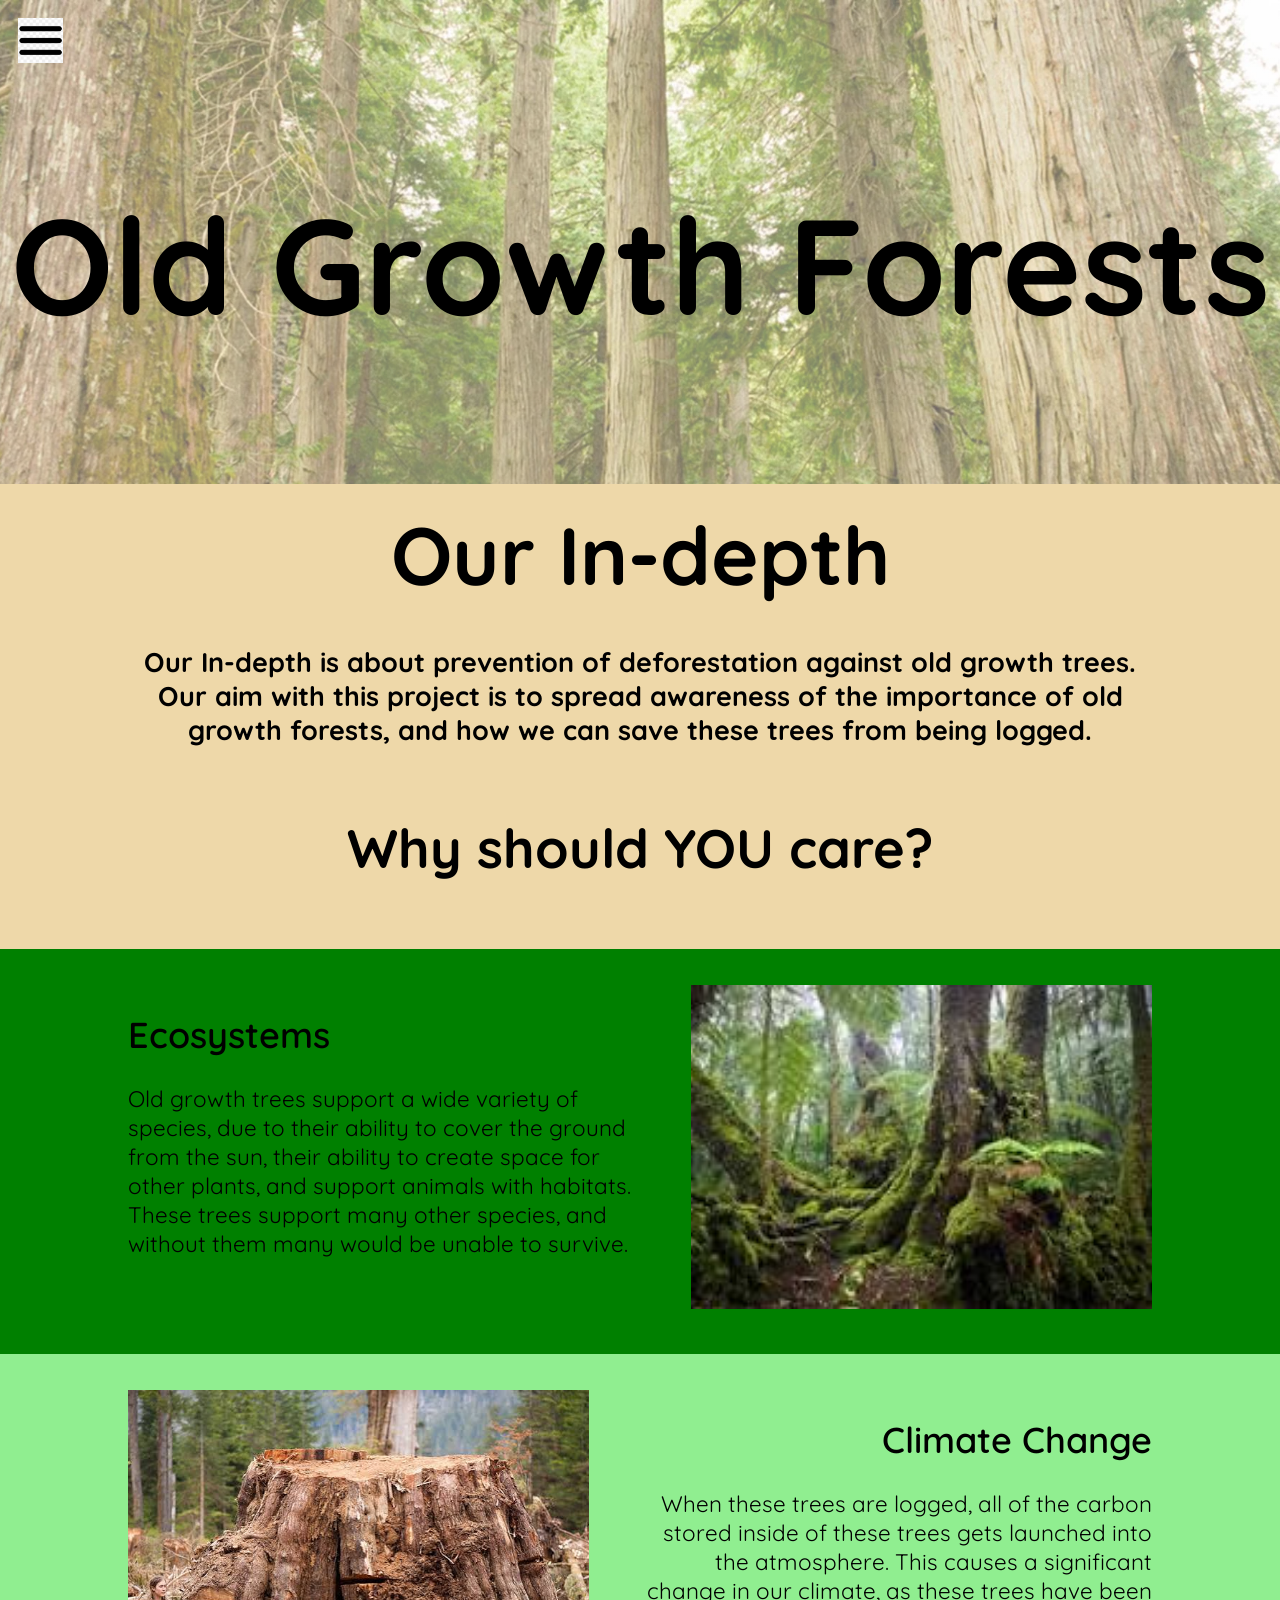
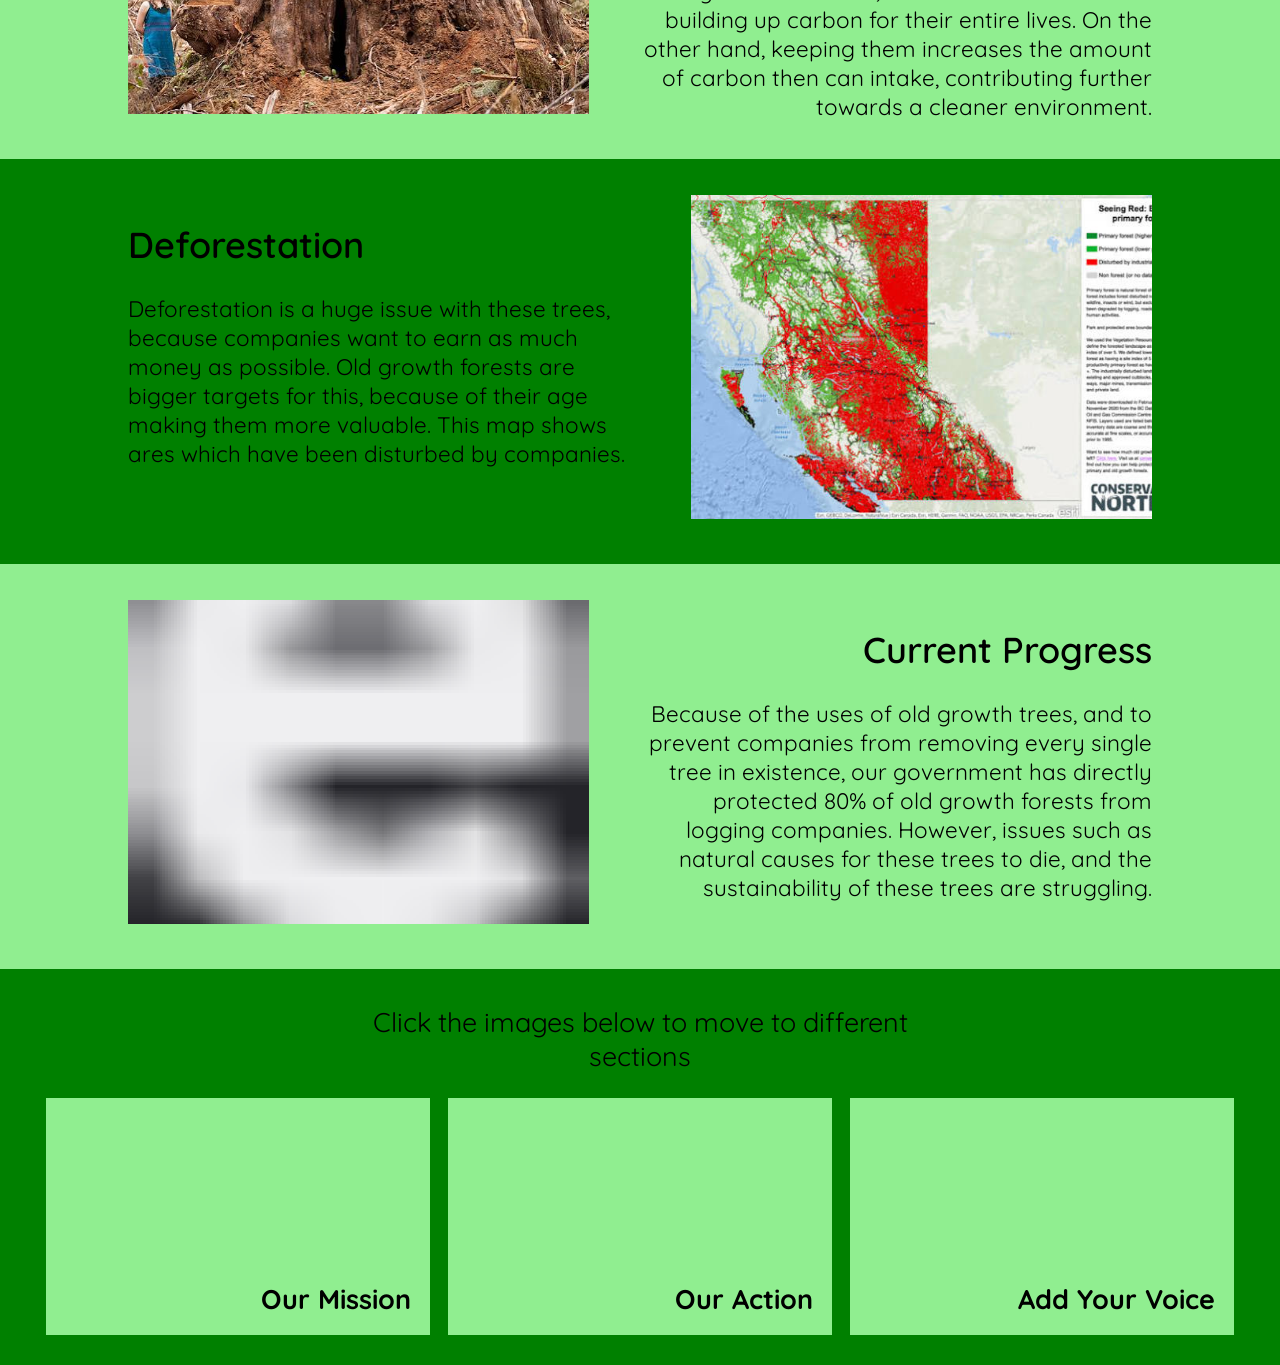
==== index.html @ fb1be305 "input" ====
<!DOCTYPE html>
<html>
<head>
    <link rel="preconnect" href="https://fonts.googleapis.com">
    <link rel="preconnect" href="https://fonts.gstatic.com" crossorigin>
    <link href="https://fonts.googleapis.com/css2?family=Quicksand:wght@300..700&display=swap" rel="stylesheet">

    <link rel="stylesheet" href="oldgrowth.css">
</head>
<body>
    <div class="background"></div>

    <section class="hero main">

    </section>

    <button class="button" onClick="dropdown()"></button>

    <div class="dropdown">
        <div class="dropdownBreak"></div>
        <div class="dropdownitem"><a href="index.html">Home</a></div>
        <div class="dropdownitem"><a href="mission.html">Our Mission</a></div>
        <div class="dropdownitem"><a href="action.html">Our Actions</a></div>
        <div class="dropdownitem"><a href="addvoice.html">Add Your Voice</a></div>
    </div>
    <div class="dropshadow"></div>

    <header>
        <div class="title">
            Old Growth Forests
        </div>
    </header>

    <br>

    <div class="wrapper textTitle">
        <h2>
            Our In-depth
        </h2>
    </div>

    <br><br>

    <div class="wrapper text">
        <h2>
            Our In-depth is about prevention of deforestation against old growth trees. Our aim with this project is to spread awareness of the importance of old growth forests, and how we can save these trees from being logged.
        </h2>
    </div>

    <br><br>

    <div class="wrapper subtextTitle">
        <h2>
            Why should YOU care?
        </h2>
    </div>

    <br><br>

    <div class="greenBG">
        <div class="leftWrapper">
            <div class="sideWrapperBreak"></div>

            <div class="image ecosystem right"></div>

            <h2 class="subtextTitle">
                Ecosystems
            </h2>

            <h2 class="subtextLeft">
                Old growth trees support a wide variety of species, due to their ability to cover the ground from the sun, their ability to create space for other plants, and support animals with habitats. These trees support many other species, and without them many would be unable to survive.
            </h2>
        </div>
    </div>


    <div class="lightgreenBG">
        <div class="rightWrapper">
            <div class="sideWrapperBreak"></div>

            <h2 class="subtextTitle right">
                Climate Change
            </h2>

            <h2 class="subtextRight">
                When these trees are logged, all of the carbon stored inside of these trees gets launched into the atmosphere. This causes a significant change in our climate, as these trees have been building up carbon for their entire lives. On the other hand, keeping them increases the amount of carbon then can intake, contributing further towards a cleaner environment.
            </h2>

            <div class="image climate"></div>
        </div>
    </div>

    <div class="greenBG">
        <div class="leftWrapper">
            <div class="sideWrapperBreak"></div>

            <div class="image deforestation right"></div>

            <h2 class="subtextTitle">
                Deforestation
            </h2>

            <h2 class="subtextLeft">
                Deforestation is a huge issue with these trees, because companies want to earn as much money as possible. Old growth forests are bigger targets for this, because of their age making them more valuable. This map shows ares which have been disturbed by companies.
            </h2>
        </div>
    </div>

    <div class="lightgreenBG">
        <div class="rightWrapper">
            <div class="sideWrapperBreak"></div>

            <h2 class="subtextTitle right">
                Current Progress
            </h2>

            <h2 class="subtextRight">
                Because of the uses of old growth trees, and to prevent companies from removing every single tree in existence, our government has directly protected 80% of old growth forests from logging companies. However, issues such as natural causes for these trees to die, and the sustainability of these trees are struggling.
            </h2>

            <div class="image testimage"></div>
        </div>
    </div>

    <footer>
        <div class="greenBG">
            <div class="sideWrapperBreak"></div>

            <div class="footerText wrapper">
                Click the images below to move to different sections
            </div>
        </div>
        
        <div>
            <ul class="bottomBar">
                <a class="bottomButton" href="mission.html"><h2 class="buttonText">Our Mission</h2></a>
                <a class="bottomButton" href="action.html"><h2 class="buttonText">Our Action</h2></a>
                <a class="bottomButton" href="addvoice.html"><h2 class="buttonText">Add Your Voice</h2></a>
            </ul>
        </div>
    </footer>

    <script src="oldgrowth.js"></script>
</body>
</html>
---- oldgrowth.css ----
* {
    z-index: 0;
    font-family: "Roboto";
    background-color: rgb(238, 216, 169);
    padding: 0;
    margin: 0;
    font-family: "Quicksand"
}

/* styling */

a {
    text-decoration: none;
    background-color: transparent;
    color: black;
}

.wrapper {
    width: 80%;
    text-align: center;
    overflow: wrap;
    margin: 0 auto;
}

.smallWrapper {
    width: 50%;
    text-align: center;
    overflow: wrap;
    margin: 0 auto;
}

.leftWrapper {
    z-index: 1;
    width: 80%;
    height: 45vh;
    text-align: left;
    overflow: wrap;
    margin: 0 auto;
    position: static;
    background-color: transparent;
}

.rightWrapper {
    z-index: 1;
    width: 80%;
    height: 45vh;
    text-align: right;
    overflow: wrap;
    margin: 0 auto;
    position: static;
    background-color: transparent;
}

.sideWrapperBreak {
    background-color: transparent;
    height: 4vh;
}

.hero {
    position: absolute;
    z-index: -10;
    background-repeat: no-repeat;
    background-size: cover;
    background-position: center center;
    background-attachment: fixed;
}

.textTitle {
    z-index: 1;
    font-weight: 600;
    font-size: 6vh;
    color: black;
}

.text {
    z-index: 1;
    font-weight: 300;
    font-size: 2vh;
    color: black;
}

.footerText {
    font-weight: 400;
    font-size: 3vh;
    color: black;
    text-align: center;
    justify-content: center;
    width: 50%;
    background-color: transparent;
    height: 7vh;
}

.subtextTitle {
    z-index: 1;
    font-weight: 600;
    font-size: 4vh;
    color: black;
    background-color: transparent;
    margin-top: 3vh;
    margin-bottom: 3vh;
    width: 50.01%;
}

.subtextLeft {
    z-index: 1;
    font-weight: 400;
    font-size: 2.5vh;
    color: black;
    background-color: transparent;
    text-align: left;
    width: 50%;
}

.subtextRight {
    float: right;
    z-index: 1;
    font-weight: 400;
    font-size: 2.5vh;
    color: black;
    background-color: transparent;
    text-align: right;
    width: 50%;
}

.title {
    padding-top: 20vh;
    padding-bottom: 15vh;
    font-weight: 700;
    font-size: 15vh;
    text-align: center;
    font-weight: bold;
}

.button {
    z-index: 99;
    top: 2vh;
    left: 2vh;
    width: 5vh;
    height: 5vh;
    position: fixed;
}

.bottomButton {
    z-index: 10;
    height: 80%;
    width: 30%;
    margin: 1vh;
    background-color: lightgreen;
    position: relative;

    display: flex;
    justify-content: flex-end;
    align-items: flex-end;
}

.dropdown {
    z-index: -99;
    width: 0%;
    height: 100%;
    left: 0;
    position: fixed;
}

.dropshadow {
    width: 0%;
    z-index: -99;
    height: 100%;
    position: fixed;
    left: 0;
    background-color: rgba(255, 255, 255, 0.4)
}

.dropdownitem {
    left: 1vh;
    padding: 3vh;
    color: black;
    background-color: transparent;
    
    /*
    text-decoration: underline 0.05em transparent;
    text-underline-offset: 0.5em;
    */

    white-space: nowrap;
    text-decoration: none;
    cursor: text;
    font-size: 3vh;
    font-weight: 500;
}

.bottomBar {
    display: flex;
    justify-content: center;   
    align-items: center;

    height: 33vh;
    width: 100%;
    background-color: green;
}

.buttonText {
    background-color: transparent;
    color: black;
    font-size: 3vh;
    padding: 5%;
}

.smallBreak {
    height: 15vh;
    width: 100%;
    background-color: transparent
}

.medBreak {
    height: 30vh;
    width: 100%;
    background-color: transparent
}

.largeBreak {
    height: 45vh;
    width: 100%;
    background-color: transparent
}

.dropdownBreak {
    height: 7vh;
    width: 100%;
    background-color: rgb(157, 255, 157);
}

.right {
    float: right;
}

.left {
    float: left;
}

.image {
    height: 80%;
    width: 45%;

    background-position: center center;
    background-repeat: no-repeat;
    background-size: cover;
}

/* font adjusts */



/* background images */ 

.title {
    background-image: linear-gradient(rgba(255, 255, 255, 0.4), rgba(255, 255, 255, 0.4)), url(images/old\ growth\ horiz.webp);
    background-position: center center;
    background-size: cover;
    background-repeat: no-repeat;
    background-attachment: fixed;
}

.button {
    background-image: url(images/menu\ button.jpg);
    background-position: center center;
    background-repeat: no-repeat;
    background-size: cover;

    appearance: none;
    padding-block: 0;
    padding-inline: 0;
    border-width: 0;
}

.dropdown {
    background-color: rgb(157, 255, 157)
}

.greenBG {
    background-color: green;
}

.lightgreenBG {
    background-color: lightgreen;
}

.testimage {
    background-image: url(images/test.png);
}

.ecosystem {
    background-image: url(images/ecosystem.jpeg);
}

.climate {
    background-image: url(images/climate\ change.jpeg);
}

.deforestation {
    background-image: url(images/deforestation.jpeg);
}

/* animations */

.dropdownitem:hover {
    text-decoration-color: rgba(255, 255, 255, 1);
}
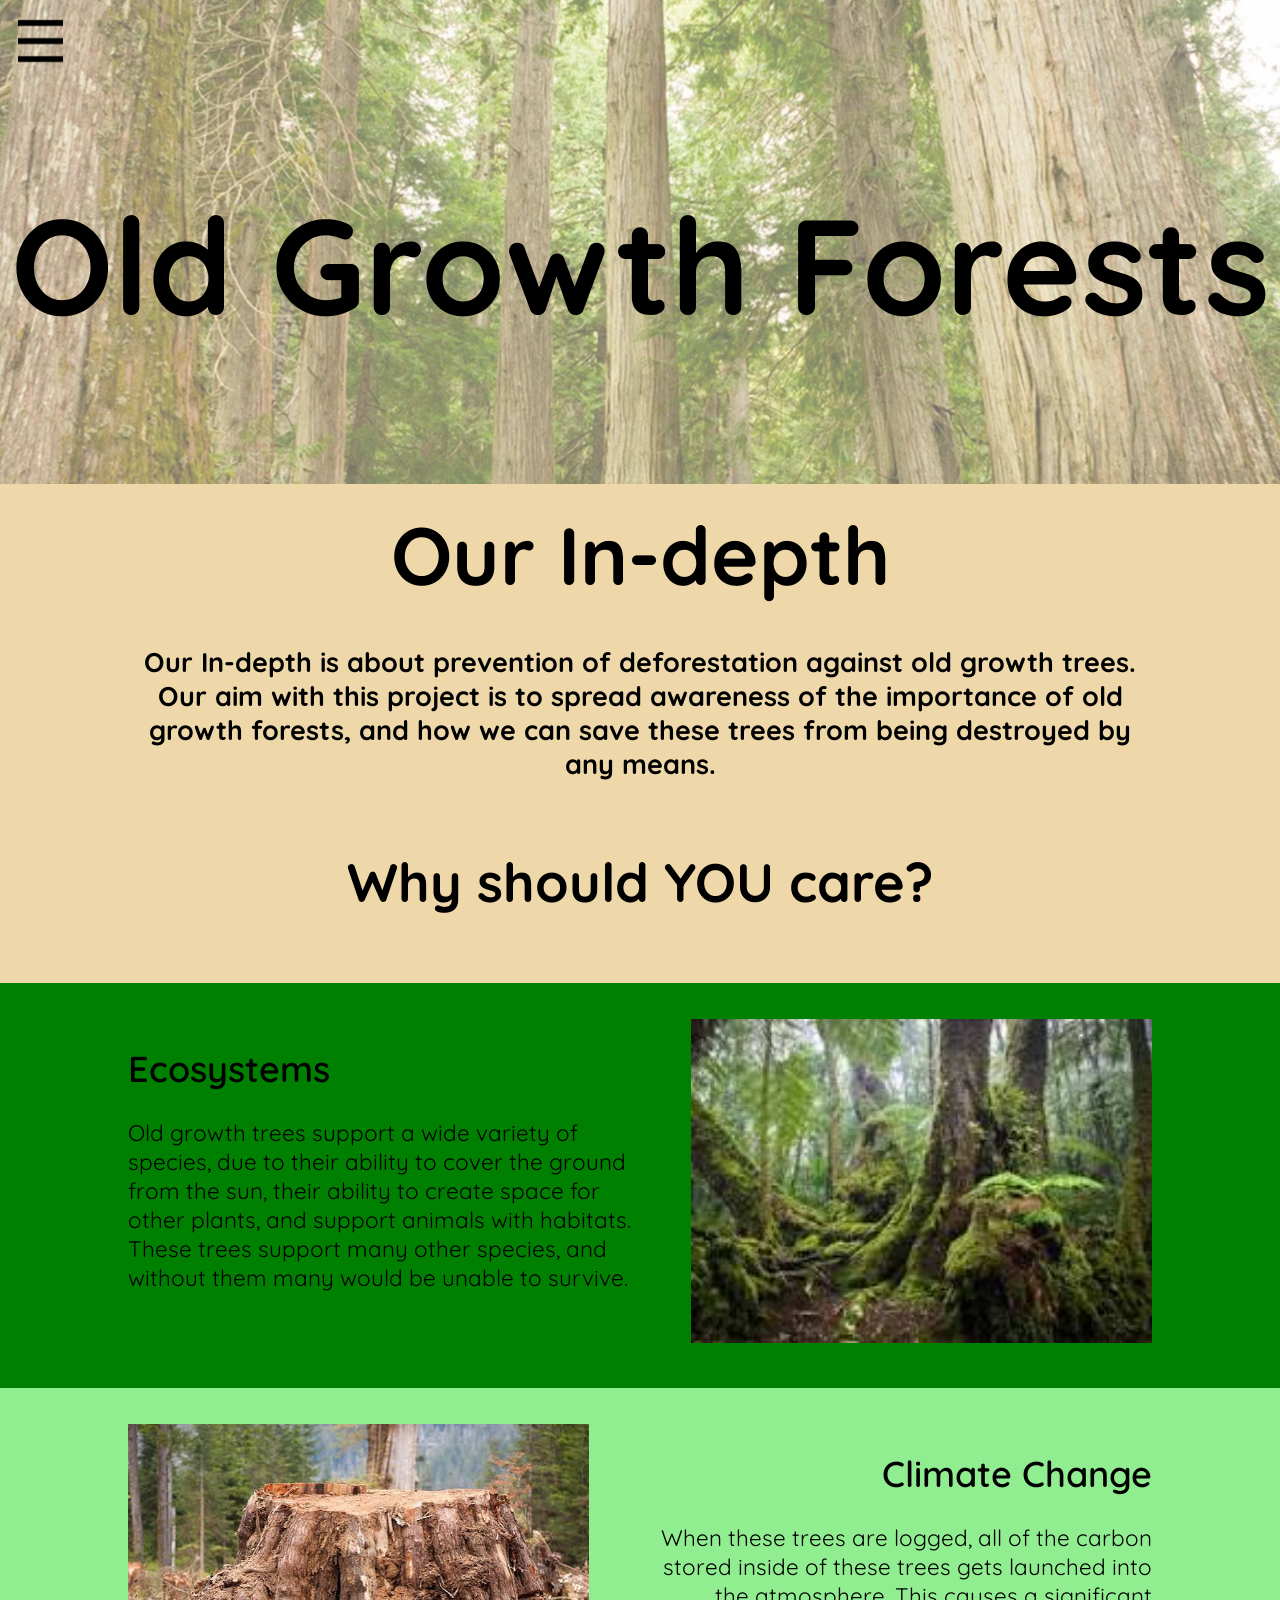
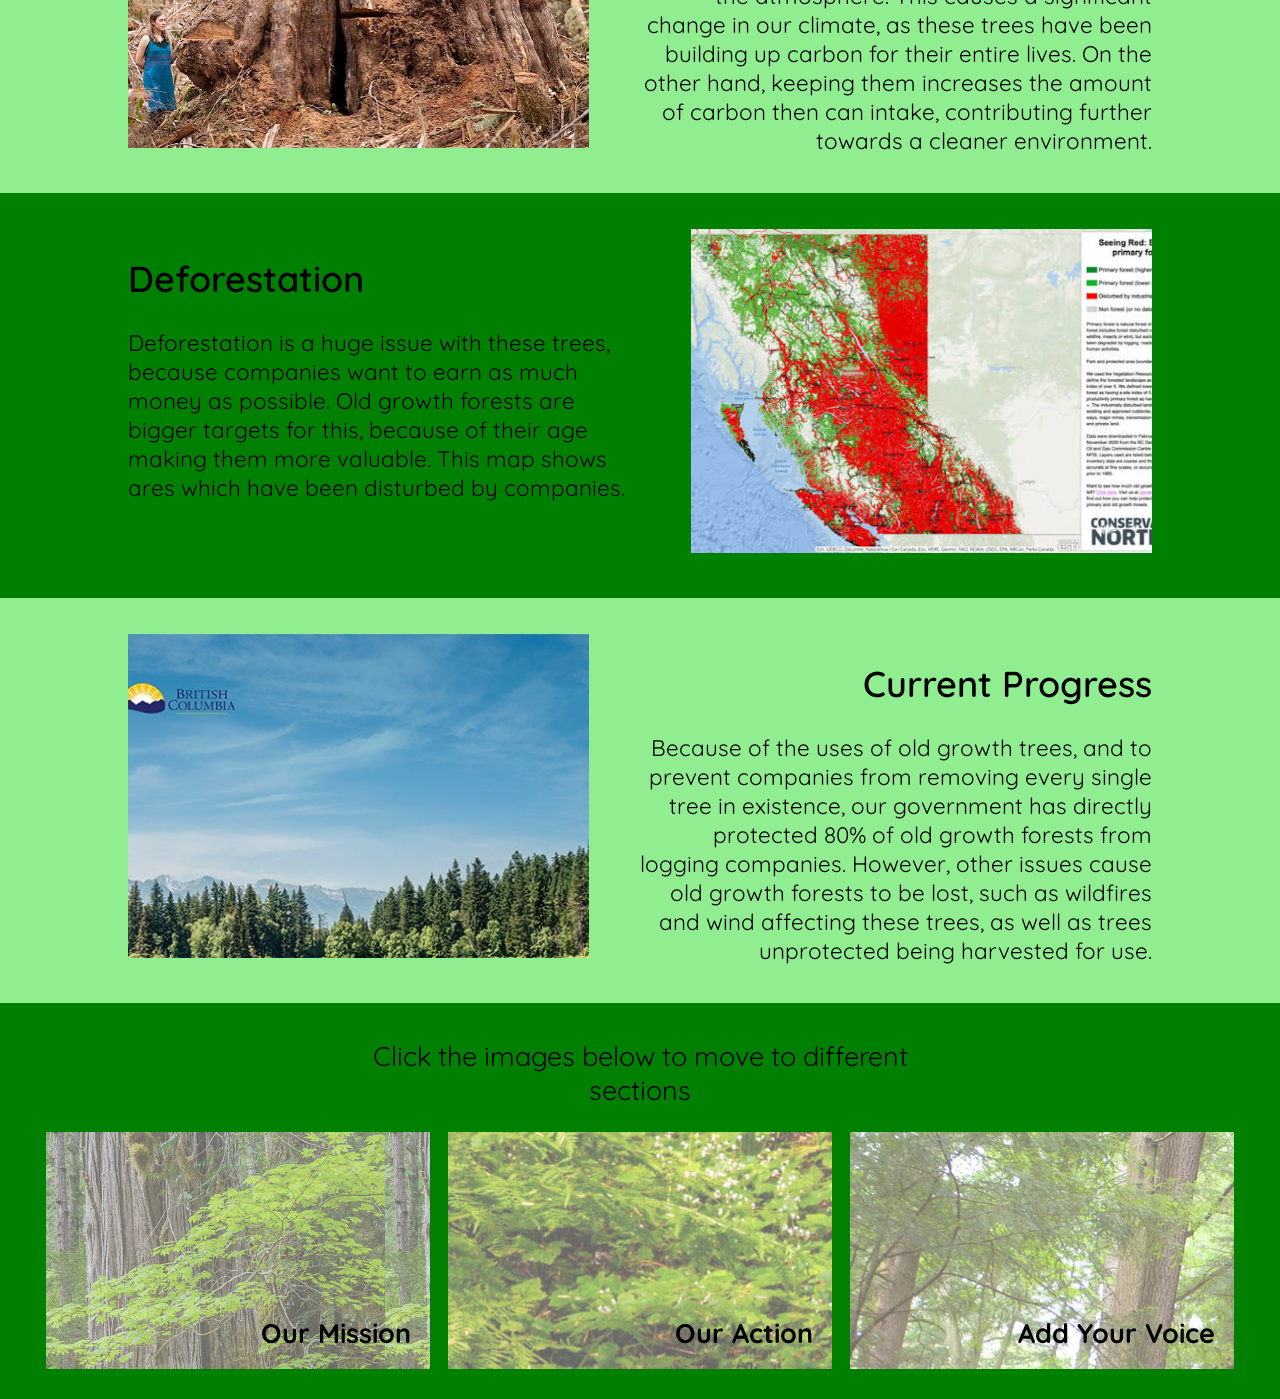
==== commit 28a8412f: "Add files via upload" ====
--- a/index.html
+++ b/index.html
@@ -43,7 +43,7 @@
 
     <div class="wrapper text">
         <h2>
-            Our In-depth is about prevention of deforestation against old growth trees. Our aim with this project is to spread awareness of the importance of old growth forests, and how we can save these trees from being logged.
+            Our In-depth is about prevention of deforestation against old growth trees. Our aim with this project is to spread awareness of the importance of old growth forests, and how we can save these trees from being destroyed by any means.
         </h2>
     </div>
 
@@ -115,10 +115,10 @@
             </h2>
 
             <h2 class="subtextRight">
-                Because of the uses of old growth trees, and to prevent companies from removing every single tree in existence, our government has directly protected 80% of old growth forests from logging companies. However, issues such as natural causes for these trees to die, and the sustainability of these trees are struggling.
+                Because of the uses of old growth trees, and to prevent companies from removing every single tree in existence, our government has directly protected 80% of old growth forests from logging companies. However, other issues cause old growth forests to be lost, such as wildfires and wind affecting these trees, as well as trees unprotected being harvested for use.
             </h2>
 
-            <div class="image testimage"></div>
+            <div class="image progress"></div>
         </div>
     </div>
 
@@ -133,9 +133,9 @@
         
         <div>
             <ul class="bottomBar">
-                <a class="bottomButton" href="mission.html"><h2 class="buttonText">Our Mission</h2></a>
-                <a class="bottomButton" href="action.html"><h2 class="buttonText">Our Action</h2></a>
-                <a class="bottomButton" href="addvoice.html"><h2 class="buttonText">Add Your Voice</h2></a>
+                <a class="bottomButton mission" href="mission.html"><h2 class="buttonText">Our Mission</h2></a>
+                <a class="bottomButton action" href="action.html"><h2 class="buttonText">Our Action</h2></a>
+                <a class="bottomButton voice" href="addvoice.html"><h2 class="buttonText">Add Your Voice</h2></a>
             </ul>
         </div>
     </footer>
--- a/oldgrowth.css
+++ b/oldgrowth.css
@@ -261,7 +261,8 @@
 }
 
 .button {
-    background-image: url(images/menu\ button.jpg);
+    background-image: url(images/menu\ button.png);
+    background-color: transparent;
     background-position: center center;
     background-repeat: no-repeat;
     background-size: cover;
@@ -300,6 +301,26 @@
     background-image: url(images/deforestation.jpeg);
 }
 
+.progress {
+    background-image: url(images/current\ progress.jpg);
+}
+
+.home {
+    background-image: linear-gradient(rgba(255, 255, 255, 0.4), rgba(255, 255, 255, 0.4)), url(images/home.jpg);
+}
+
+.mission {
+    background-image: linear-gradient(rgba(255, 255, 255, 0.4), rgba(255, 255, 255, 0.4)), url(images/mission.jpg);
+}
+
+.action {
+    background-image: linear-gradient(rgba(255, 255, 255, 0.4), rgba(255, 255, 255, 0.4)), url(images/action.jpg);
+}
+
+.voice {
+    background-image: linear-gradient(rgba(255, 255, 255, 0.4), rgba(255, 255, 255, 0.4)), url(images/voice.jpg);
+}
+
 /* animations */
 
 .dropdownitem:hover {
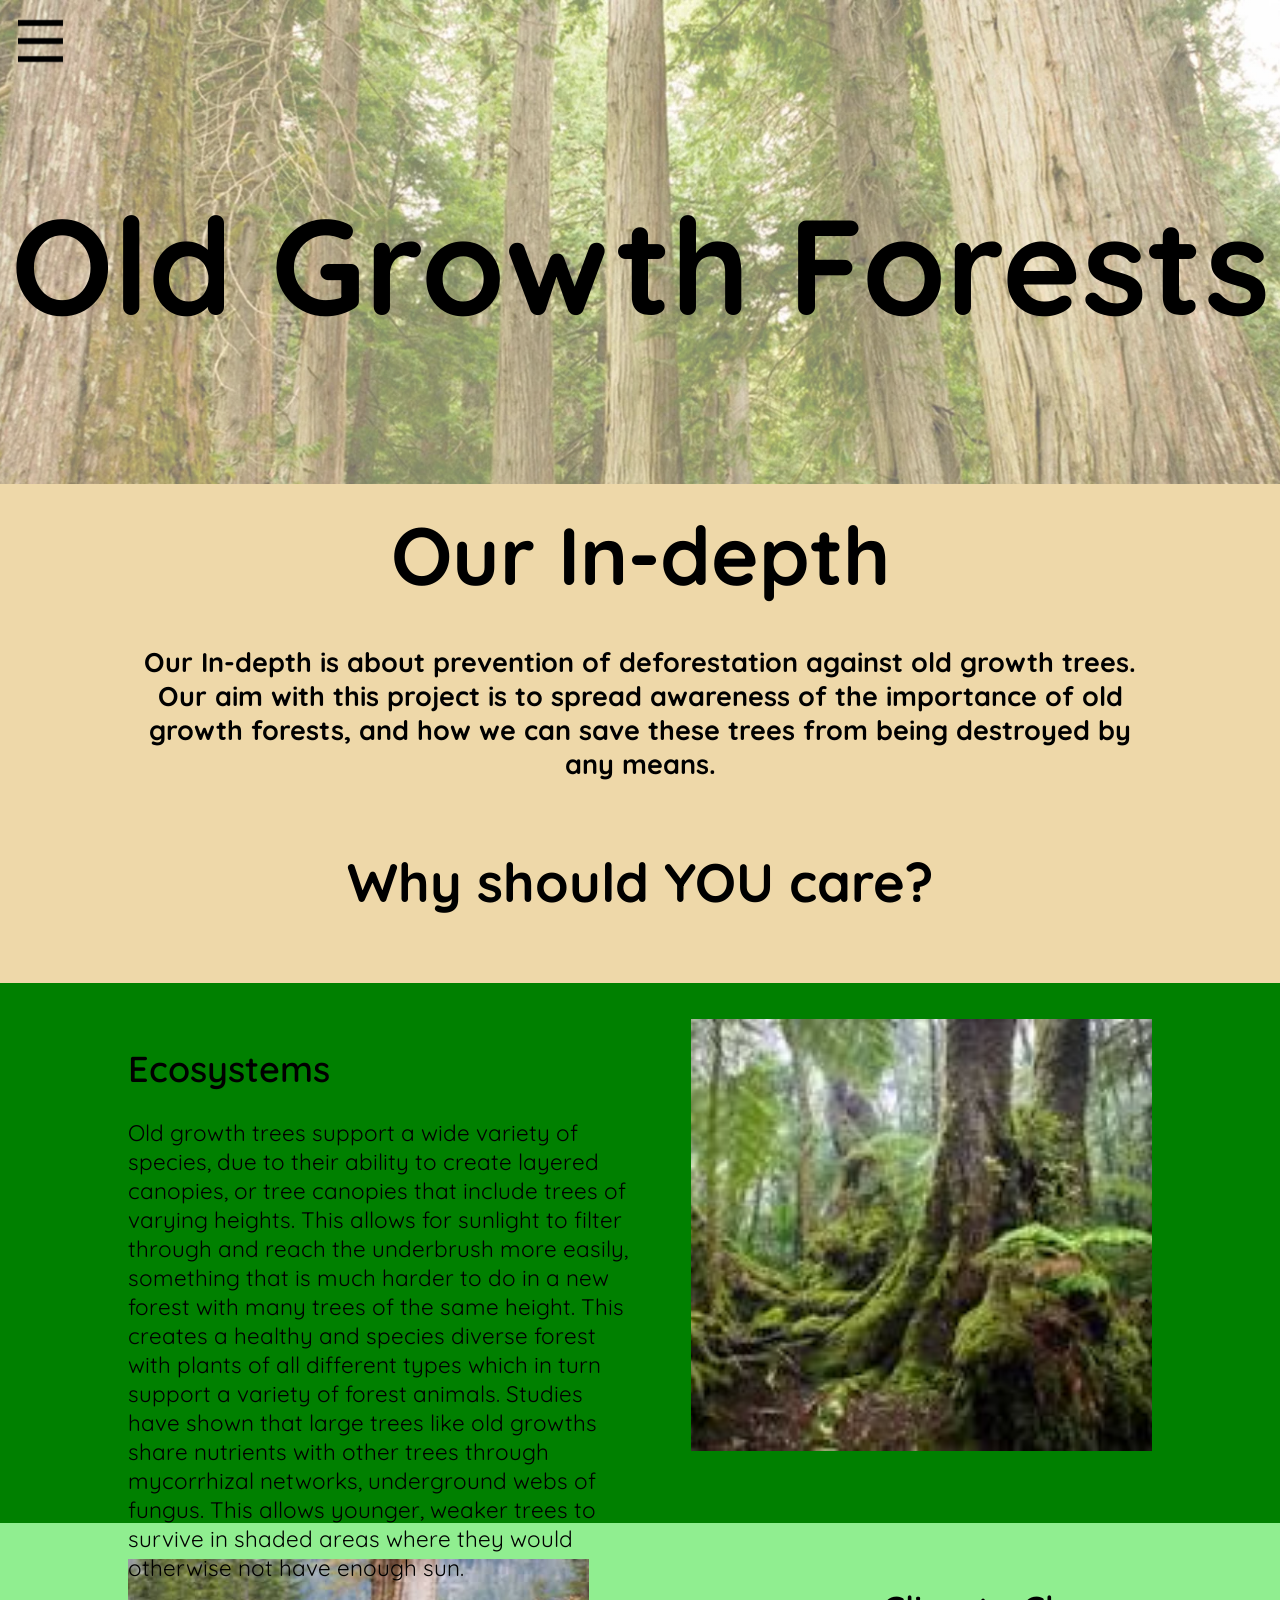
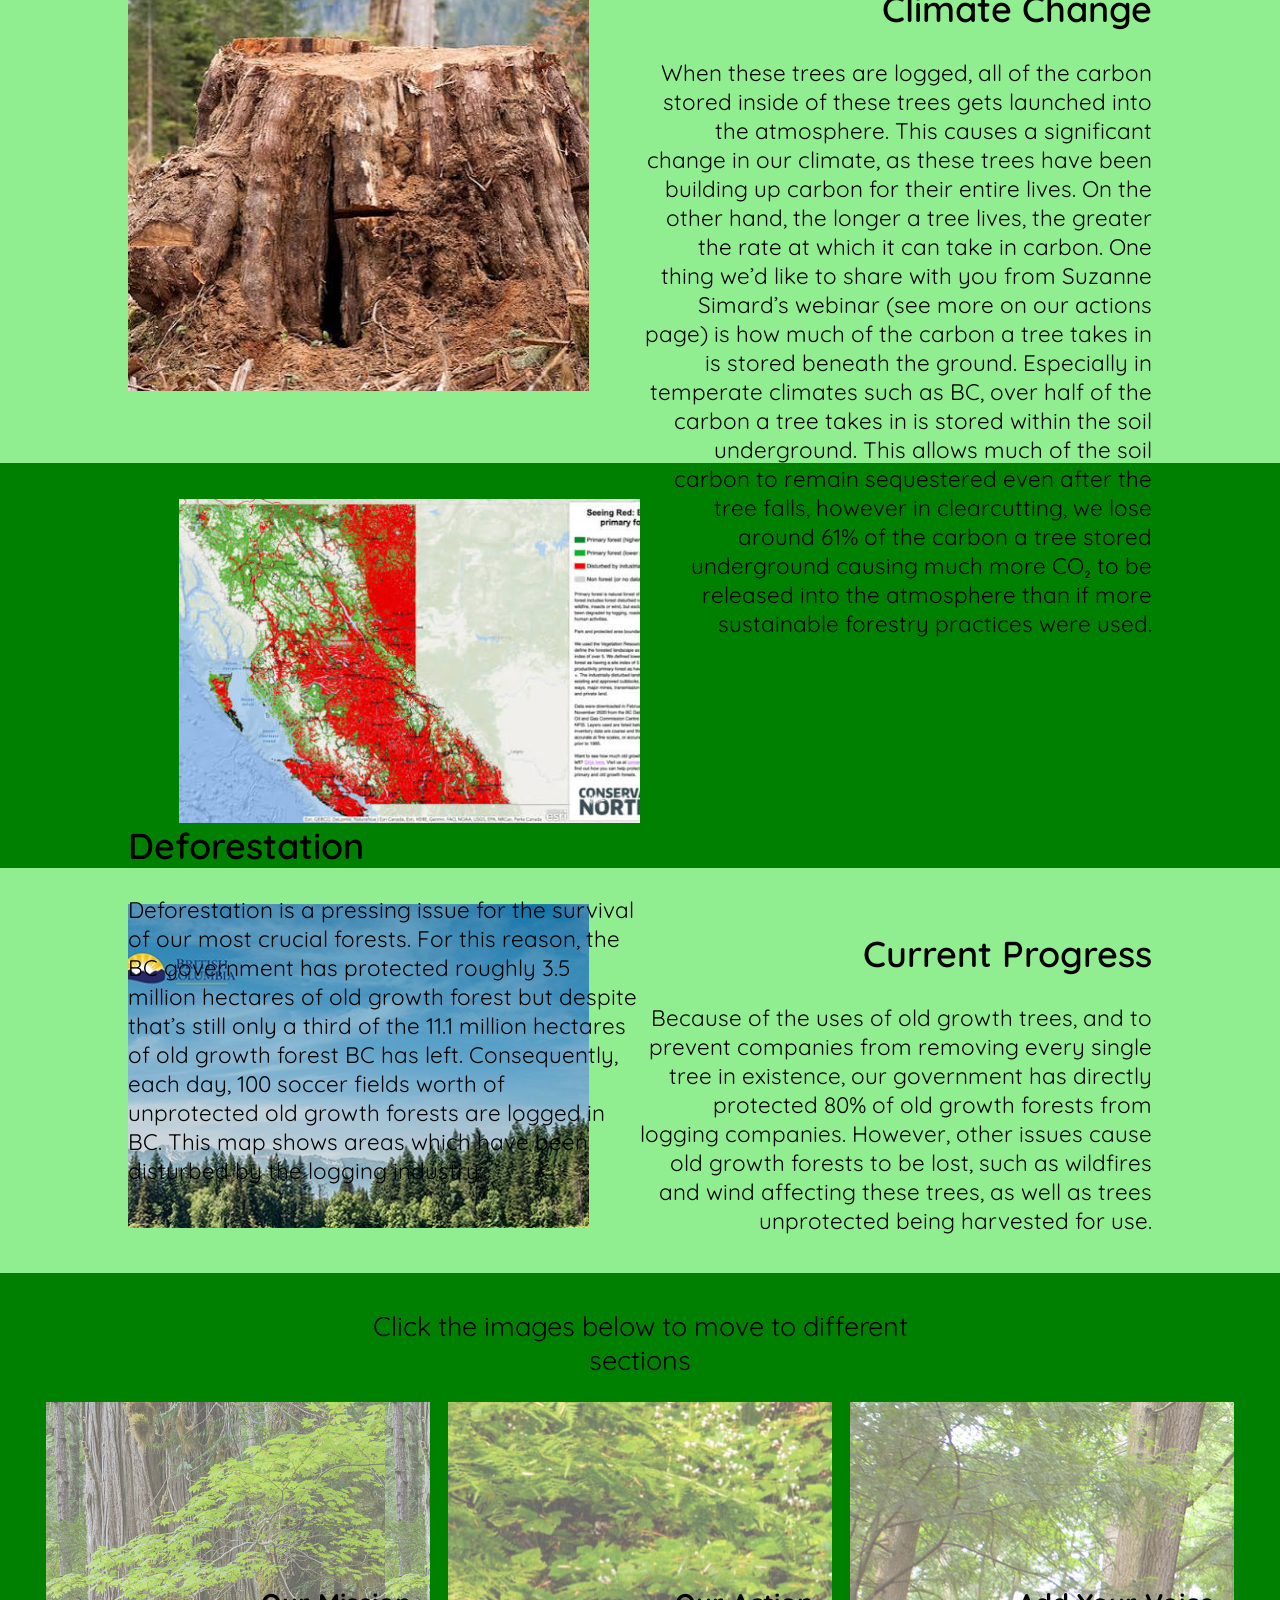
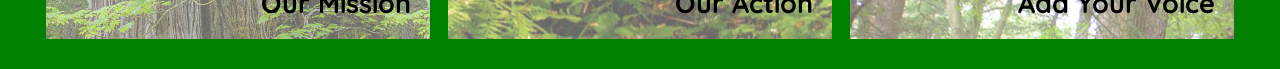
==== commit 44157630: "Add files via upload" ====
--- a/index.html
+++ b/index.html
@@ -58,7 +58,7 @@
     <br><br>
 
     <div class="greenBG">
-        <div class="leftWrapper">
+        <div class="largeLeftWrapper">
             <div class="sideWrapperBreak"></div>
 
             <div class="image ecosystem right"></div>
@@ -68,14 +68,15 @@
             </h2>
 
             <h2 class="subtextLeft">
-                Old growth trees support a wide variety of species, due to their ability to cover the ground from the sun, their ability to create space for other plants, and support animals with habitats. These trees support many other species, and without them many would be unable to survive.
+                Old growth trees support a wide variety of species, due to their ability to create layered canopies, or tree canopies that include trees of varying heights. This allows for sunlight to filter through and reach the underbrush more easily, something that is much harder to do in a new forest with many trees of the same height. This creates a healthy and species diverse forest with plants of all different types which in turn support a variety of forest animals. Studies have shown that large trees like old growths share nutrients with other trees through mycorrhizal networks, underground webs of fungus. This allows younger, weaker trees to survive in shaded areas where they would otherwise not have enough sun.
+
             </h2>
         </div>
     </div>
 
 
     <div class="lightgreenBG">
-        <div class="rightWrapper">
+        <div class="largeRightWrapper">
             <div class="sideWrapperBreak"></div>
 
             <h2 class="subtextTitle right">
@@ -83,7 +84,7 @@
             </h2>
 
             <h2 class="subtextRight">
-                When these trees are logged, all of the carbon stored inside of these trees gets launched into the atmosphere. This causes a significant change in our climate, as these trees have been building up carbon for their entire lives. On the other hand, keeping them increases the amount of carbon then can intake, contributing further towards a cleaner environment.
+                When these trees are logged, all of the carbon stored inside of these trees gets launched into the atmosphere. This causes a significant change in our climate, as these trees have been building up carbon for their entire lives. On the other hand, the longer a tree lives, the greater the rate at which it can take in carbon. One thing we’d like to share with you from Suzanne Simard’s webinar (see more on our actions page) is how much of the carbon a tree takes in is stored beneath the ground. Especially in temperate climates such as BC, over half of the carbon a tree takes in is stored within the soil underground. This allows much of the soil carbon to remain sequestered even after the tree falls, however in clearcutting, we lose around 61% of the carbon a tree stored underground causing much more CO₂  to be released into the atmosphere than if more sustainable forestry practices were used.
             </h2>
 
             <div class="image climate"></div>
@@ -101,7 +102,7 @@
             </h2>
 
             <h2 class="subtextLeft">
-                Deforestation is a huge issue with these trees, because companies want to earn as much money as possible. Old growth forests are bigger targets for this, because of their age making them more valuable. This map shows ares which have been disturbed by companies.
+                Deforestation is a pressing issue for the survival of our most crucial forests. For this reason, the BC government has protected roughly 3.5 million hectares of old growth forest but despite that’s still only a third of the 11.1 million hectares of old growth forest BC has left. Consequently, each day, 100 soccer fields worth of unprotected old growth forests are logged in BC. This map shows areas which have been disturbed by the logging industry.
             </h2>
         </div>
     </div>
--- a/oldgrowth.css
+++ b/oldgrowth.css
@@ -20,6 +20,7 @@
     text-align: center;
     overflow: wrap;
     margin: 0 auto;
+    background-color: transparent;
 }
 
 .smallWrapper {
@@ -27,12 +28,35 @@
     text-align: center;
     overflow: wrap;
     margin: 0 auto;
+    background-color: transparent;
+}
+
+.largeLeftWrapper {
+    z-index: 1;
+    width: 80%;
+    height: min(60vh, 60vw);
+    text-align: left;
+    overflow: wrap;
+    margin: 0 auto;
+    position: static;
+    background-color: transparent;
+}
+
+.largeRightWrapper {
+    z-index: 1;
+    width: 80%;
+    height: min(60vh, 60vw);
+    text-align: right;
+    overflow: wrap;
+    margin: 0 auto;
+    position: static;
+    background-color: transparent;
 }
 
 .leftWrapper {
     z-index: 1;
     width: 80%;
-    height: 45vh;
+    height: min(45vh, 45vw);
     text-align: left;
     overflow: wrap;
     margin: 0 auto;
@@ -43,7 +67,7 @@
 .rightWrapper {
     z-index: 1;
     width: 80%;
-    height: 45vh;
+    height: min(45vh, 45vw);
     text-align: right;
     overflow: wrap;
     margin: 0 auto;
@@ -53,7 +77,7 @@
 
 .sideWrapperBreak {
     background-color: transparent;
-    height: 4vh;
+    height: min(4vh, 4vw);
 }
 
 .hero {
@@ -68,43 +92,52 @@
 .textTitle {
     z-index: 1;
     font-weight: 600;
-    font-size: 6vh;
+    font-size: min(6vh, 6vw);
     color: black;
 }
 
 .text {
     z-index: 1;
     font-weight: 300;
-    font-size: 2vh;
-    color: black;
+    font-size: min(2vh, 2vw);
+    color: black;
+    background-color: transparent;
+}
+
+.orgText {
+    z-index: 1;
+    font-weight: 400;
+    font-size: min(3vh, 3vw);
+    color: black;
+    background-color: transparent;
 }
 
 .footerText {
     font-weight: 400;
-    font-size: 3vh;
+    font-size: min(3vh, 3vw);
     color: black;
     text-align: center;
     justify-content: center;
     width: 50%;
     background-color: transparent;
-    height: 7vh;
+    height: min(7vh, 7vw);
 }
 
 .subtextTitle {
     z-index: 1;
     font-weight: 600;
-    font-size: 4vh;
-    color: black;
-    background-color: transparent;
-    margin-top: 3vh;
-    margin-bottom: 3vh;
+    font-size: min(4vh, 4vw);
+    color: black;
+    background-color: transparent;
+    margin-top: min(3vh, 3vw);
+    margin-bottom: min(3vh, 3vw);
     width: 50.01%;
 }
 
 .subtextLeft {
     z-index: 1;
     font-weight: 400;
-    font-size: 2.5vh;
+    font-size: min(2.5vh, 2.5vw);
     color: black;
     background-color: transparent;
     text-align: left;
@@ -115,28 +148,47 @@
     float: right;
     z-index: 1;
     font-weight: 400;
-    font-size: 2.5vh;
+    font-size: min(2.5vh, 2.5vw);
     color: black;
     background-color: transparent;
     text-align: right;
     width: 50%;
 }
 
+.voiceHead {
+    z-index: 1;
+    font-weight: 600;
+    font-size: min(4vh, 4vw);
+    color: black;
+    background-color: transparent;
+    text-align: center;
+}
+
+.subtext {
+    z-index: 1;
+    font-weight: 400;
+    font-size: min(2.5vh, 2.5vw);
+    color: black;
+    background-color: transparent;
+    text-align: center;
+    justify-content: center;
+}
+
 .title {
-    padding-top: 20vh;
-    padding-bottom: 15vh;
+    padding-top: min(20vh, 20vw);
+    padding-bottom: min(15vh, 15vw);
     font-weight: 700;
-    font-size: 15vh;
+    font-size: min(15vh, 15vw);
     text-align: center;
     font-weight: bold;
 }
 
 .button {
     z-index: 99;
-    top: 2vh;
-    left: 2vh;
-    width: 5vh;
-    height: 5vh;
+    top: min(2vh, 2vw);
+    left: min(2vh, 2vw);
+    width: min(5vh, 5vw);
+    height: min(5vh, 5vw);
     position: fixed;
 }
 
@@ -144,7 +196,7 @@
     z-index: 10;
     height: 80%;
     width: 30%;
-    margin: 1vh;
+    margin: min(1vh, 1vw);
     background-color: lightgreen;
     position: relative;
 
@@ -171,8 +223,8 @@
 }
 
 .dropdownitem {
-    left: 1vh;
-    padding: 3vh;
+    left: min(1vh, 1vw);
+    padding: min(3vh, 3vw);
     color: black;
     background-color: transparent;
     
@@ -184,7 +236,7 @@
     white-space: nowrap;
     text-decoration: none;
     cursor: text;
-    font-size: 3vh;
+    font-size: min(3vh, 3vw);
     font-weight: 500;
 }
 
@@ -193,7 +245,7 @@
     justify-content: center;   
     align-items: center;
 
-    height: 33vh;
+    height: min(33vh, 33vw);
     width: 100%;
     background-color: green;
 }
@@ -201,30 +253,30 @@
 .buttonText {
     background-color: transparent;
     color: black;
-    font-size: 3vh;
+    font-size: min(3vh, 3vw);
     padding: 5%;
 }
 
 .smallBreak {
-    height: 15vh;
+    height: min(15vh, 15vw);
     width: 100%;
     background-color: transparent
 }
 
 .medBreak {
-    height: 30vh;
+    height: min(30vh, 30vw);
     width: 100%;
     background-color: transparent
 }
 
 .largeBreak {
-    height: 45vh;
+    height: min(45vh, 45vw);
     width: 100%;
     background-color: transparent
 }
 
 .dropdownBreak {
-    height: 7vh;
+    height: min(7vh, 7vw);
     width: 100%;
     background-color: rgb(157, 255, 157);
 }
@@ -235,11 +287,31 @@
 
 .left {
     float: left;
+}
+
+.center {
+    text-align: center;
+    justify-content: center;
+    width: 100% !important;
+}
+
+.org {
+    display: grid;
+    place-items: center;
 }
 
 .image {
     height: 80%;
     width: 45%;
+
+    background-position: center center;
+    background-repeat: no-repeat;
+    background-size: cover;
+}
+
+.orgIcon {
+    width: 25%;
+    aspect-ratio: 1 / 1;
 
     background-position: center center;
     background-repeat: no-repeat;
@@ -321,6 +393,38 @@
     background-image: linear-gradient(rgba(255, 255, 255, 0.4), rgba(255, 255, 255, 0.4)), url(images/voice.jpg);
 }
 
+.sierra {
+    background-image: url(images/sierra.png);
+}
+
+.afa {
+    background-image: url(images/afa.webp);
+}
+
+.wilderness {
+    background-image: url(images/wilderness.webp);
+}
+
+.carving {
+    background-image: url(images/carving.jpg);
+}
+
+.simard {
+    background-image: url(images/simard.jpg);
+}
+
+.website {
+    background-image: url(images/website.png);
+}
+
+.missionPage {
+    background-image: url(images/mission\ page.jpg);
+
+    background-position: center center;
+    background-repeat: no-repeat;
+    background-size: cover;
+    aspect-ratio: 1/1;
+}
 /* animations */
 
 .dropdownitem:hover {
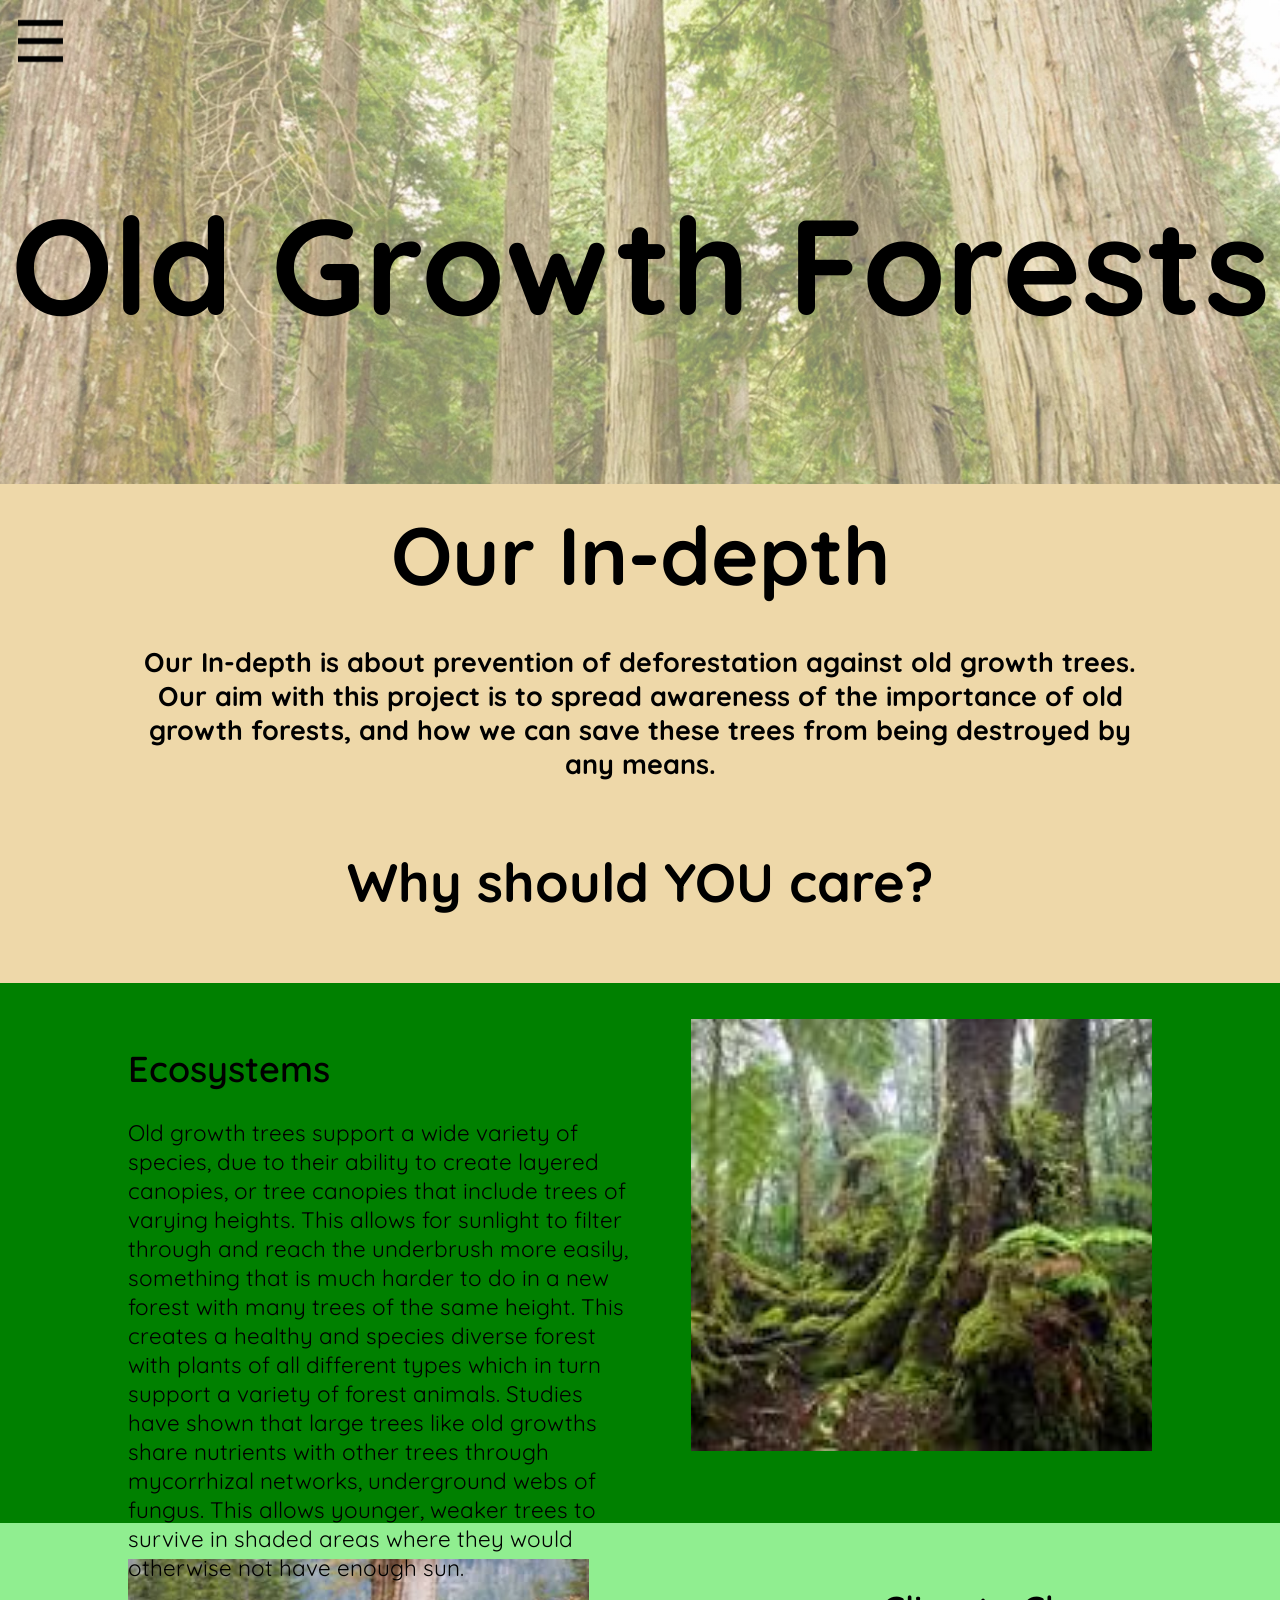
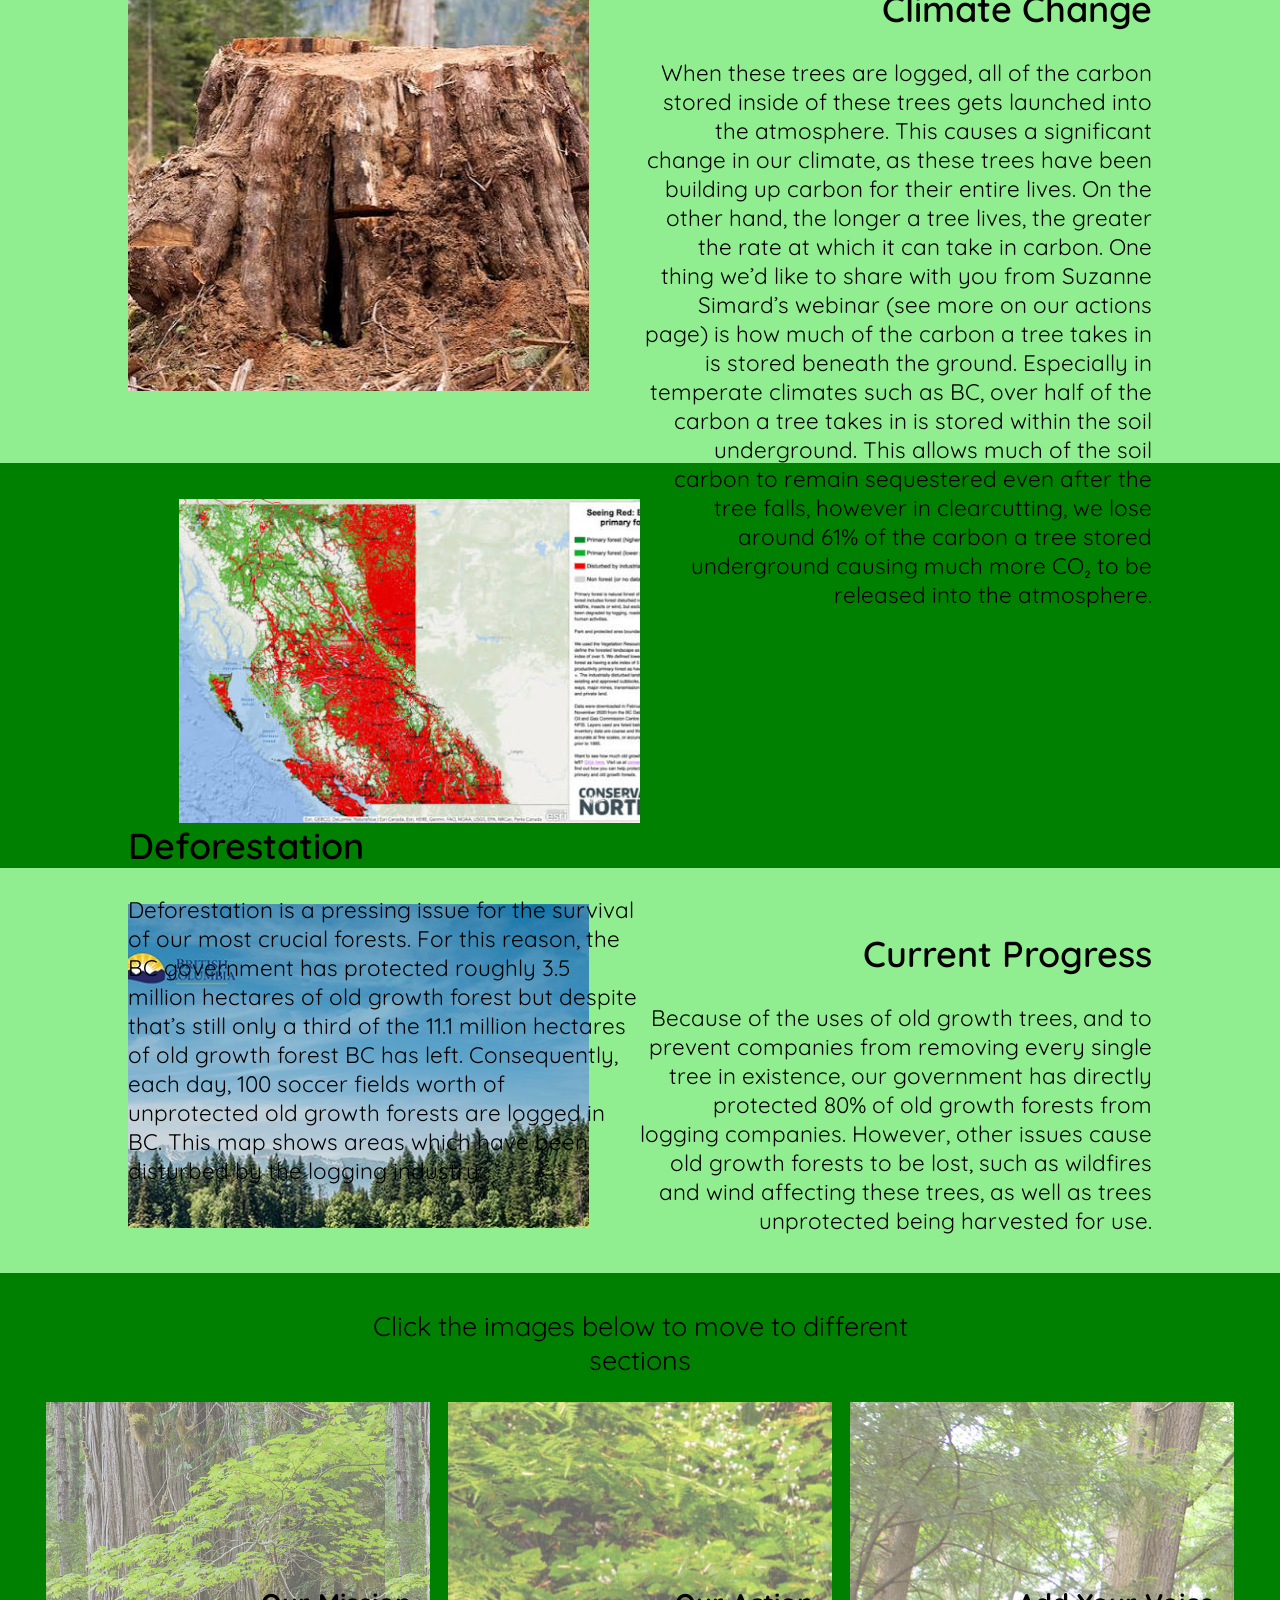
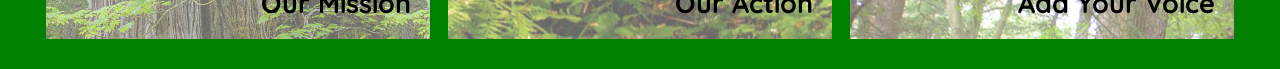
==== commit 6998e257: "Update index.html" ====
--- a/index.html
+++ b/index.html
@@ -84,7 +84,7 @@
             </h2>
 
             <h2 class="subtextRight">
-                When these trees are logged, all of the carbon stored inside of these trees gets launched into the atmosphere. This causes a significant change in our climate, as these trees have been building up carbon for their entire lives. On the other hand, the longer a tree lives, the greater the rate at which it can take in carbon. One thing we’d like to share with you from Suzanne Simard’s webinar (see more on our actions page) is how much of the carbon a tree takes in is stored beneath the ground. Especially in temperate climates such as BC, over half of the carbon a tree takes in is stored within the soil underground. This allows much of the soil carbon to remain sequestered even after the tree falls, however in clearcutting, we lose around 61% of the carbon a tree stored underground causing much more CO₂  to be released into the atmosphere than if more sustainable forestry practices were used.
+                When these trees are logged, all of the carbon stored inside of these trees gets launched into the atmosphere. This causes a significant change in our climate, as these trees have been building up carbon for their entire lives. On the other hand, the longer a tree lives, the greater the rate at which it can take in carbon. One thing we’d like to share with you from Suzanne Simard’s webinar (see more on our actions page) is how much of the carbon a tree takes in is stored beneath the ground. Especially in temperate climates such as BC, over half of the carbon a tree takes in is stored within the soil underground. This allows much of the soil carbon to remain sequestered even after the tree falls, however in clearcutting, we lose around 61% of the carbon a tree stored underground causing much more CO₂ to be released into the atmosphere.
             </h2>
 
             <div class="image climate"></div>
@@ -143,4 +143,4 @@
 
     <script src="oldgrowth.js"></script>
 </body>
-</html>+</html>
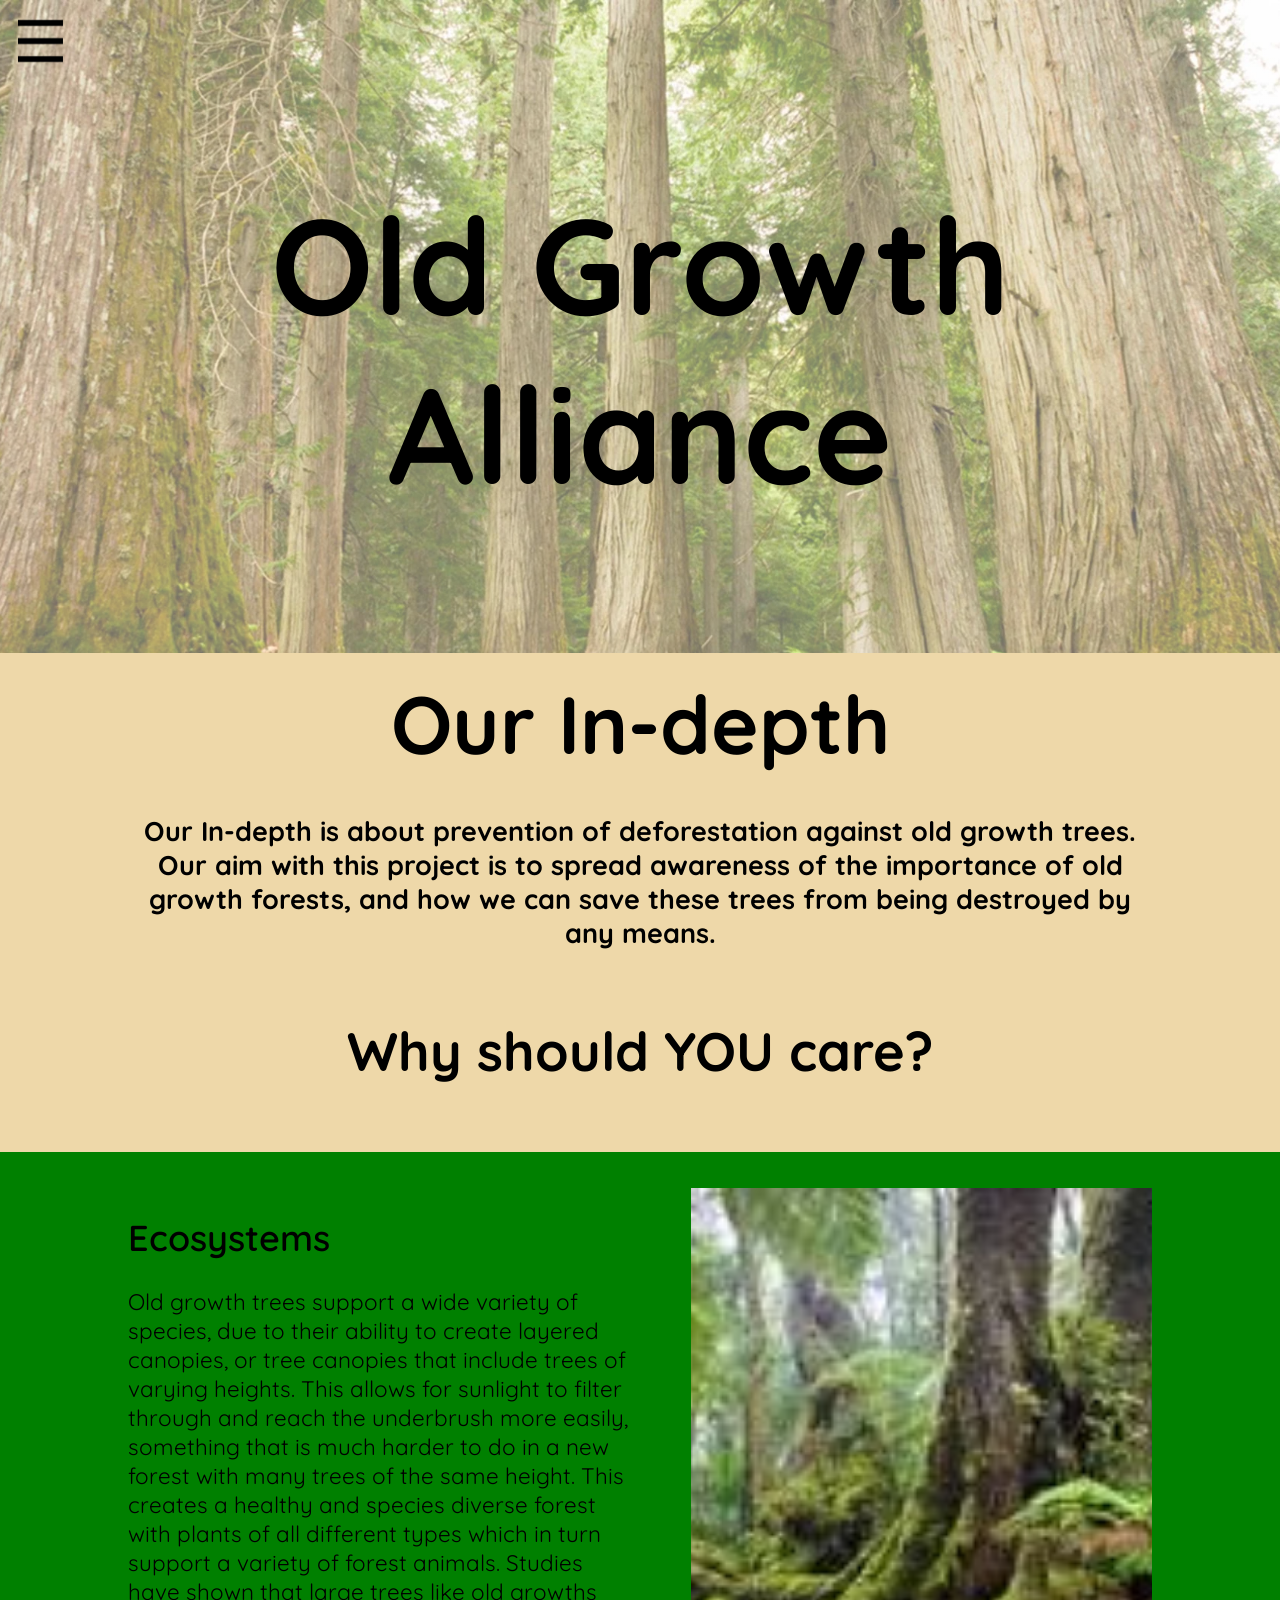
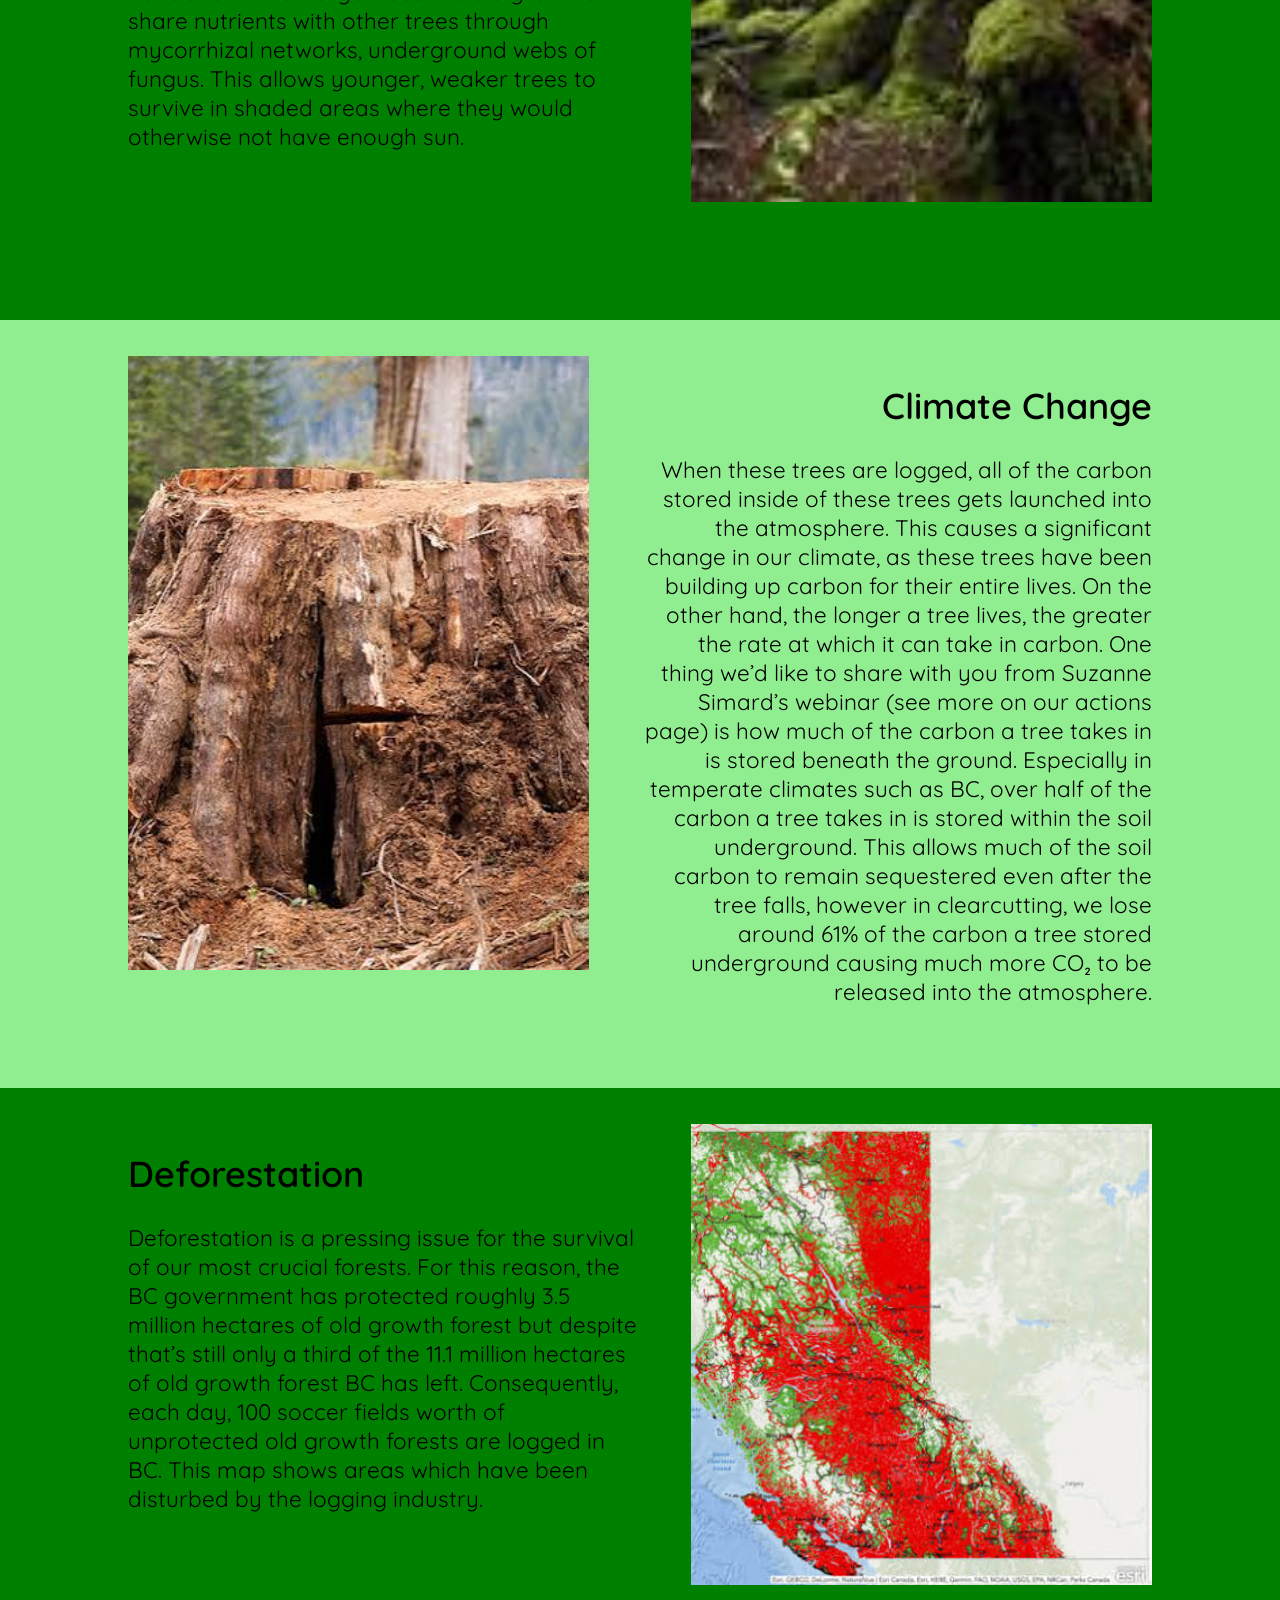
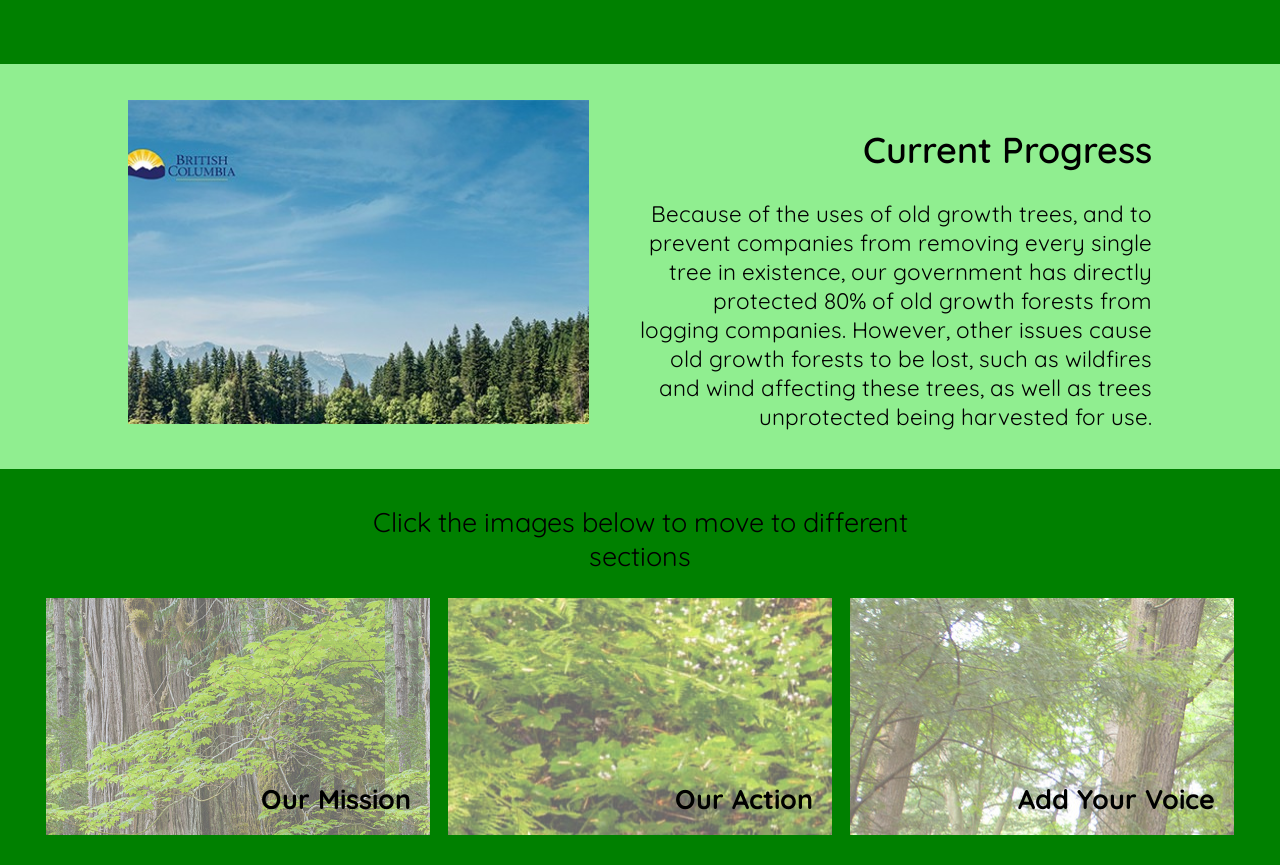
==== commit 4257c189: "Update index.html" ====
--- a/index.html
+++ b/index.html
@@ -27,7 +27,7 @@
 
     <header>
         <div class="title">
-            Old Growth Forests
+            Old Growth Alliance
         </div>
     </header>
 
--- a/oldgrowth.css
+++ b/oldgrowth.css
@@ -34,7 +34,7 @@
 .largeLeftWrapper {
     z-index: 1;
     width: 80%;
-    height: min(60vh, 60vw);
+    height: max(60vh, 60vw);
     text-align: left;
     overflow: wrap;
     margin: 0 auto;
@@ -45,7 +45,7 @@
 .largeRightWrapper {
     z-index: 1;
     width: 80%;
-    height: min(60vh, 60vw);
+    height: max(60vh, 60vw);
     text-align: right;
     overflow: wrap;
     margin: 0 auto;
@@ -56,7 +56,7 @@
 .leftWrapper {
     z-index: 1;
     width: 80%;
-    height: min(45vh, 45vw);
+    height: max(45vh, 45vw);
     text-align: left;
     overflow: wrap;
     margin: 0 auto;
@@ -429,4 +429,4 @@
 
 .dropdownitem:hover {
     text-decoration-color: rgba(255, 255, 255, 1);
-}+}
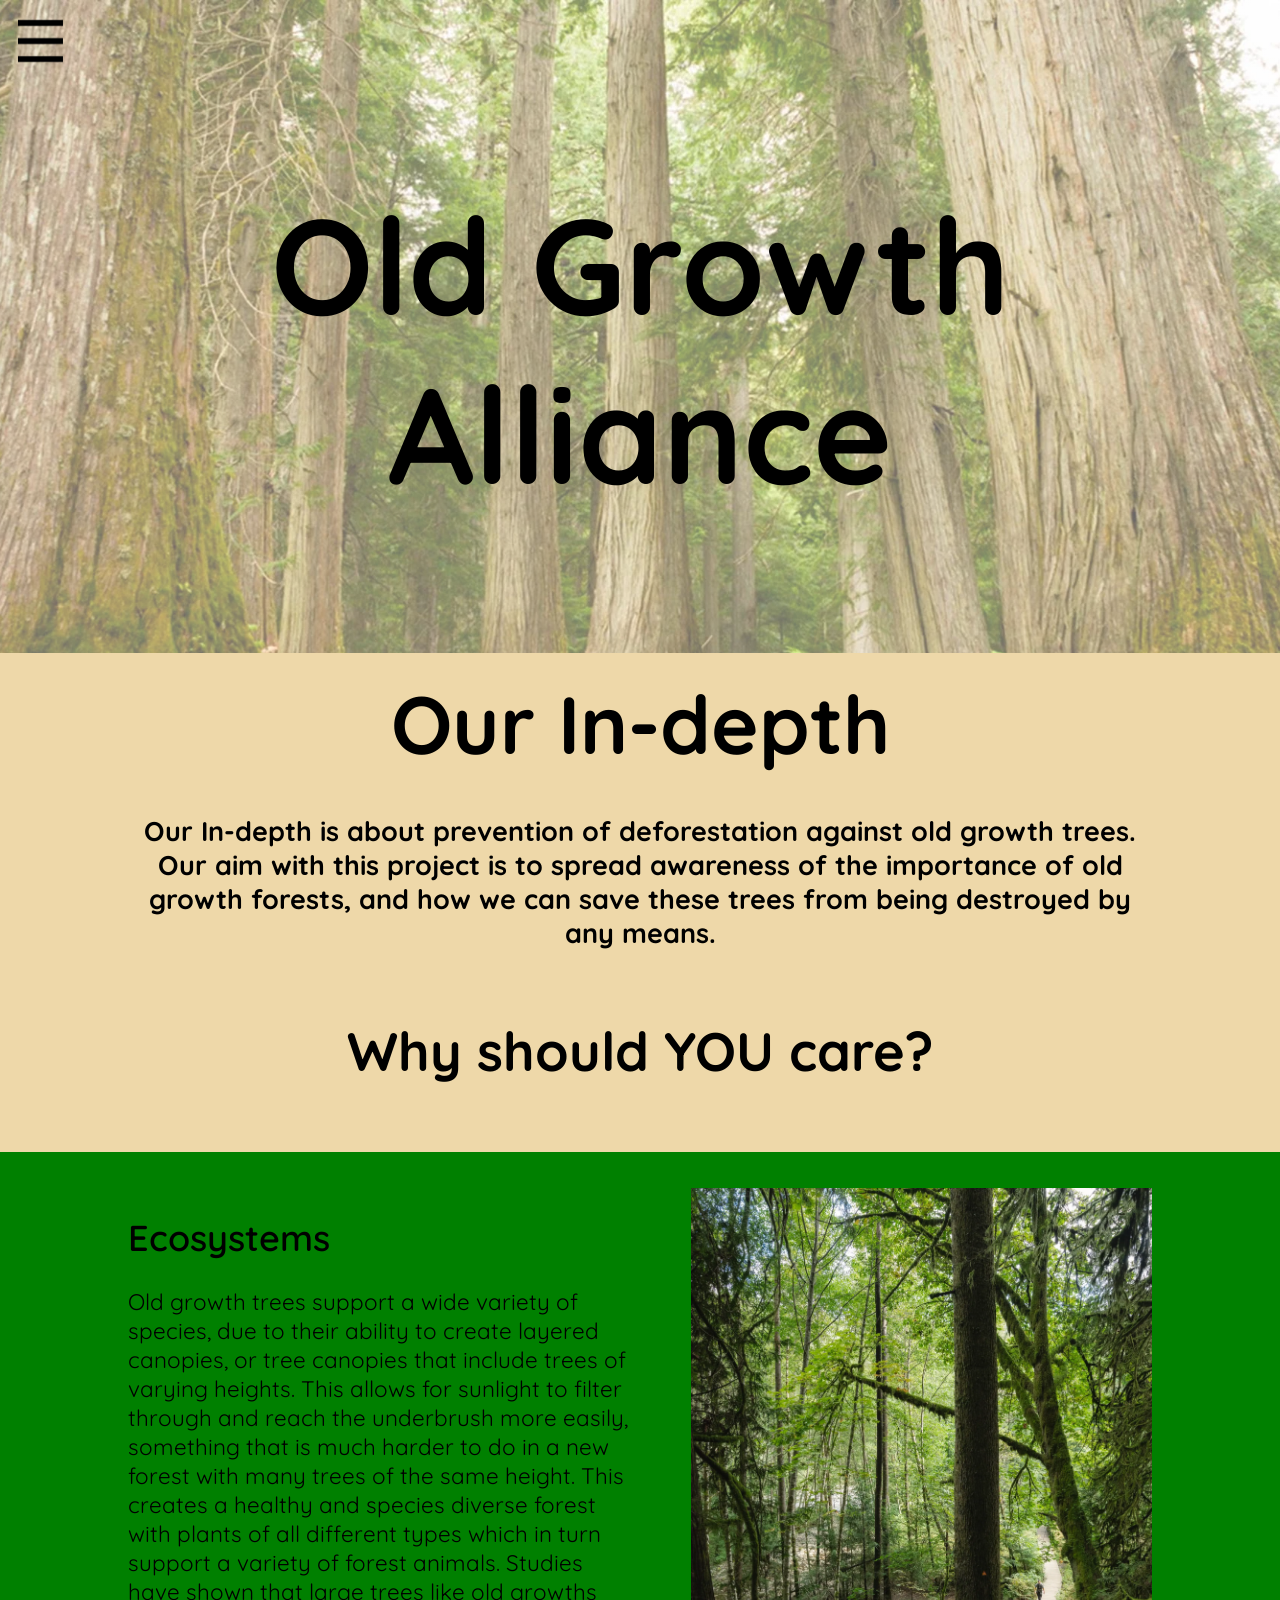
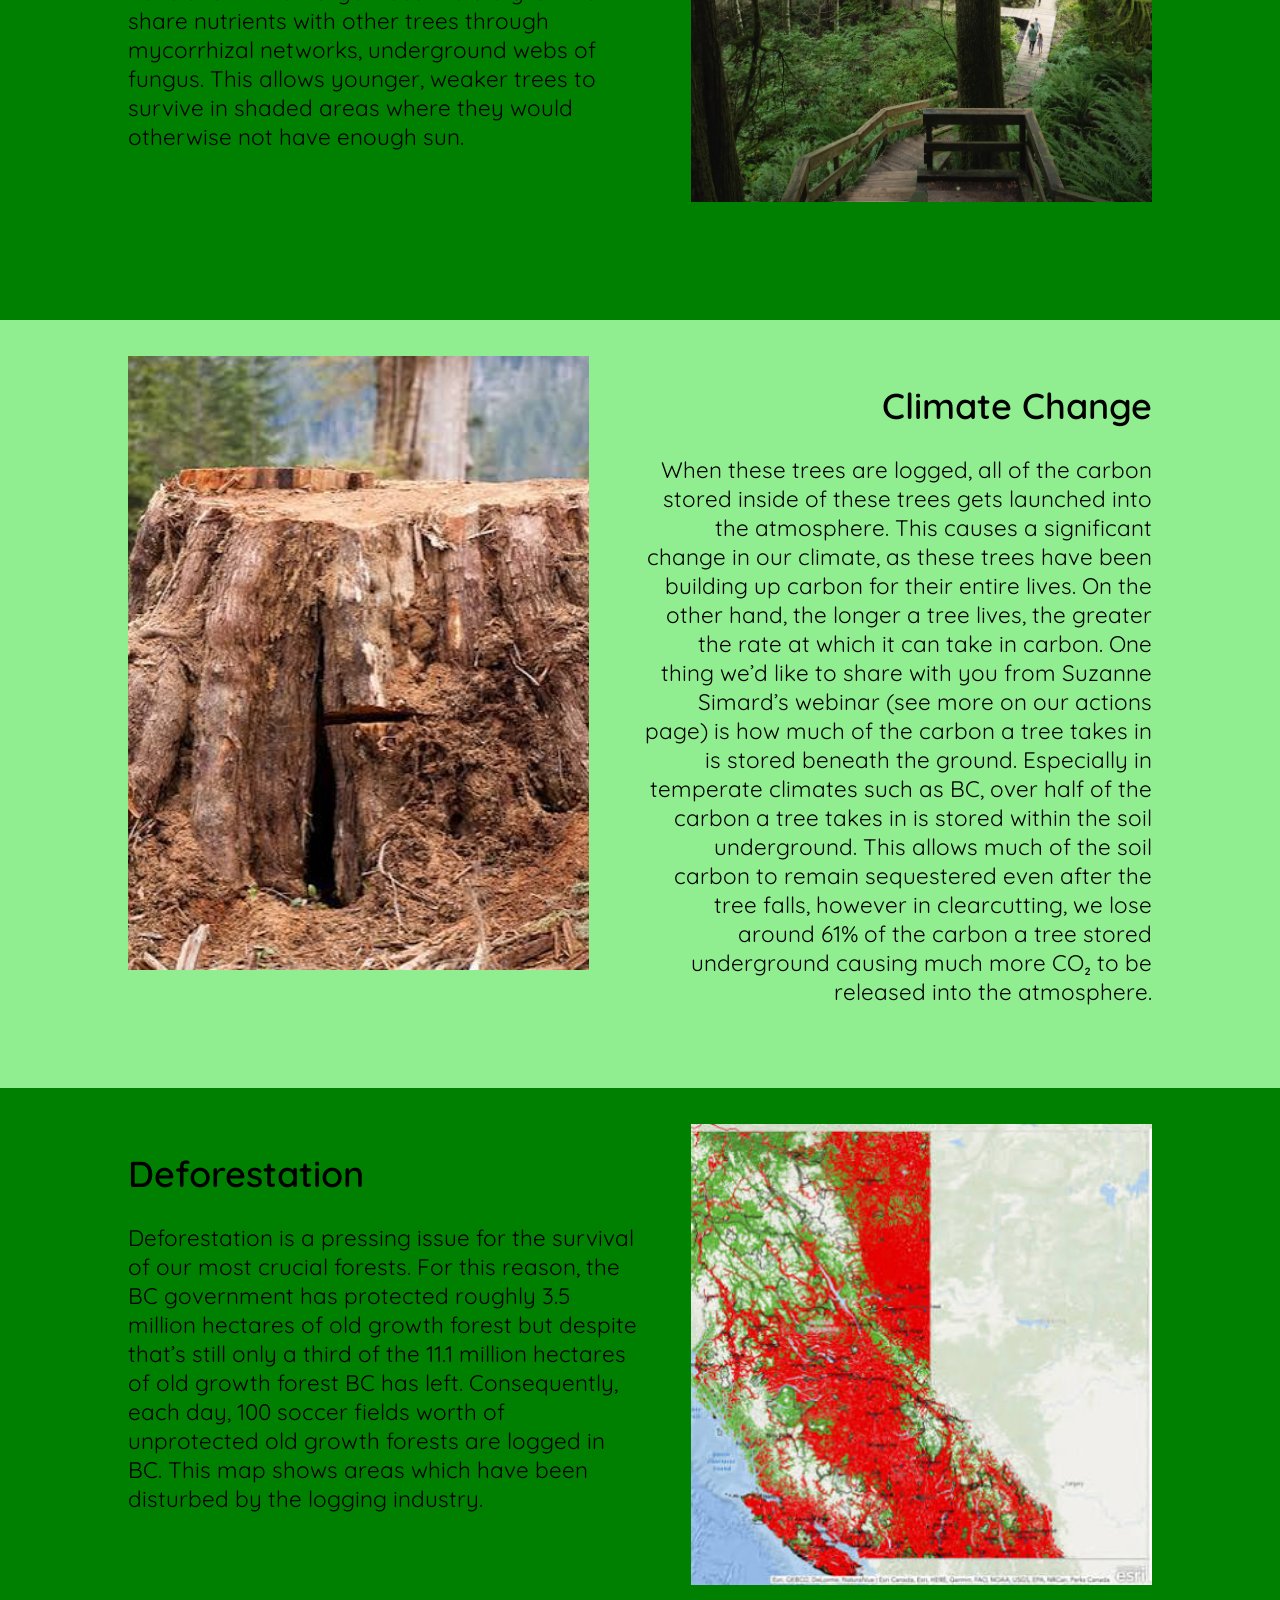
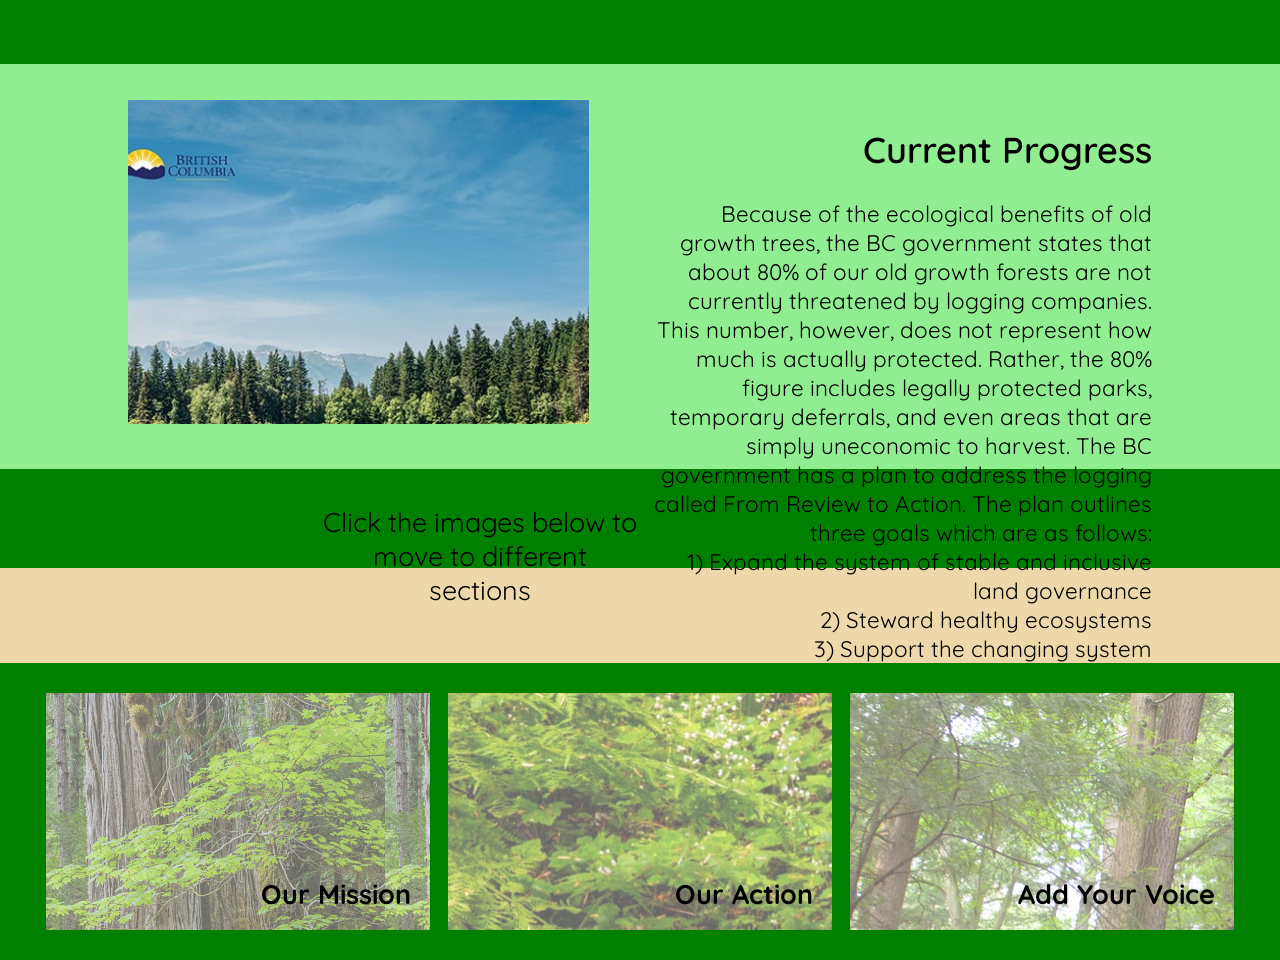
==== commit 94ac1881: "Update index.html" ====
--- a/index.html
+++ b/index.html
@@ -116,7 +116,8 @@
             </h2>
 
             <h2 class="subtextRight">
-                Because of the uses of old growth trees, and to prevent companies from removing every single tree in existence, our government has directly protected 80% of old growth forests from logging companies. However, other issues cause old growth forests to be lost, such as wildfires and wind affecting these trees, as well as trees unprotected being harvested for use.
+                Because of the ecological benefits of old growth trees, the BC government states that about 80% of our old growth forests are not currently threatened by logging companies. This number, however, does not represent how much is actually protected. Rather, the 80% figure includes legally protected parks, temporary deferrals, and even areas that are simply uneconomic to harvest. The BC government has a plan to address the logging called From Review to Action. The plan outlines three goals which are as follows: <br> 1) Expand the system of stable and inclusive land governance <br> 2) Steward healthy ecosystems <br>3) Support the changing system
+
             </h2>
 
             <div class="image progress"></div>
--- a/oldgrowth.css
+++ b/oldgrowth.css
@@ -362,7 +362,7 @@
 }
 
 .ecosystem {
-    background-image: url(images/ecosystem.jpeg);
+    background-image: url(images/ecosystem.webp);
 }
 
 .climate {
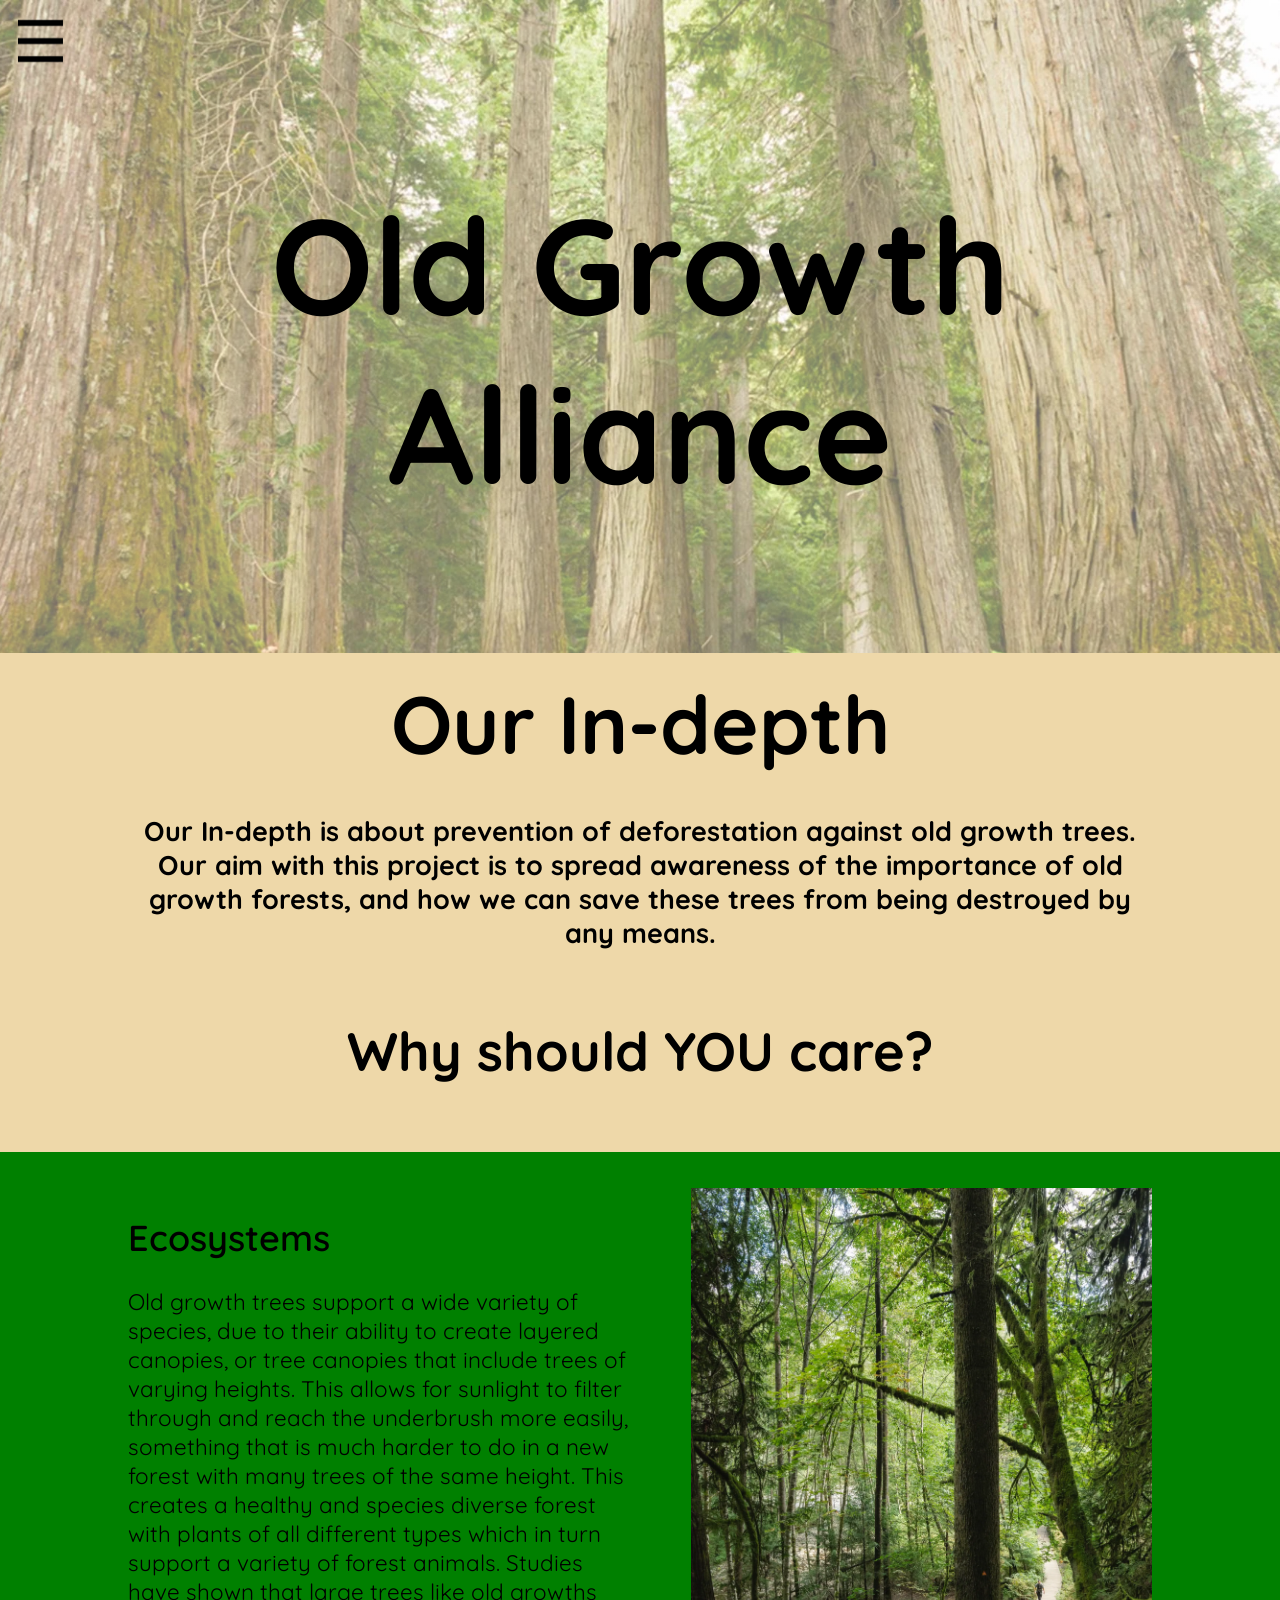
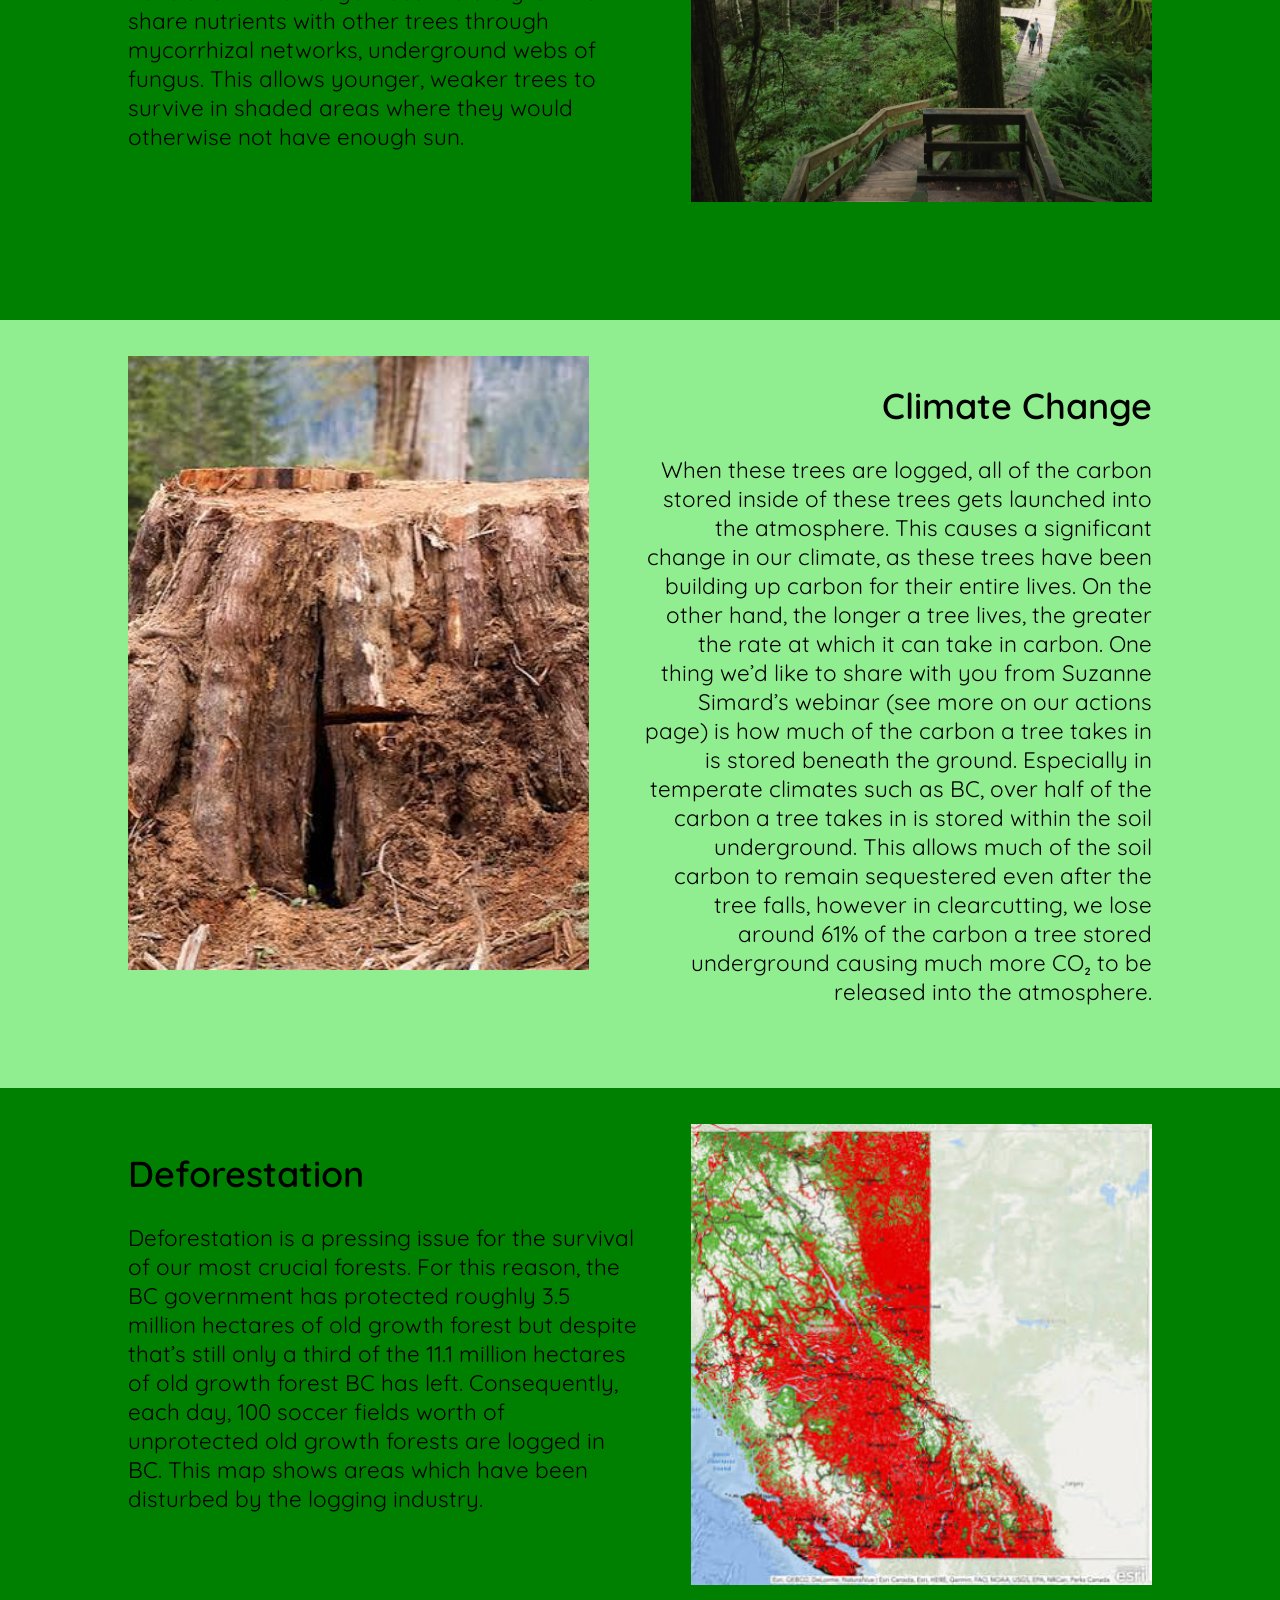
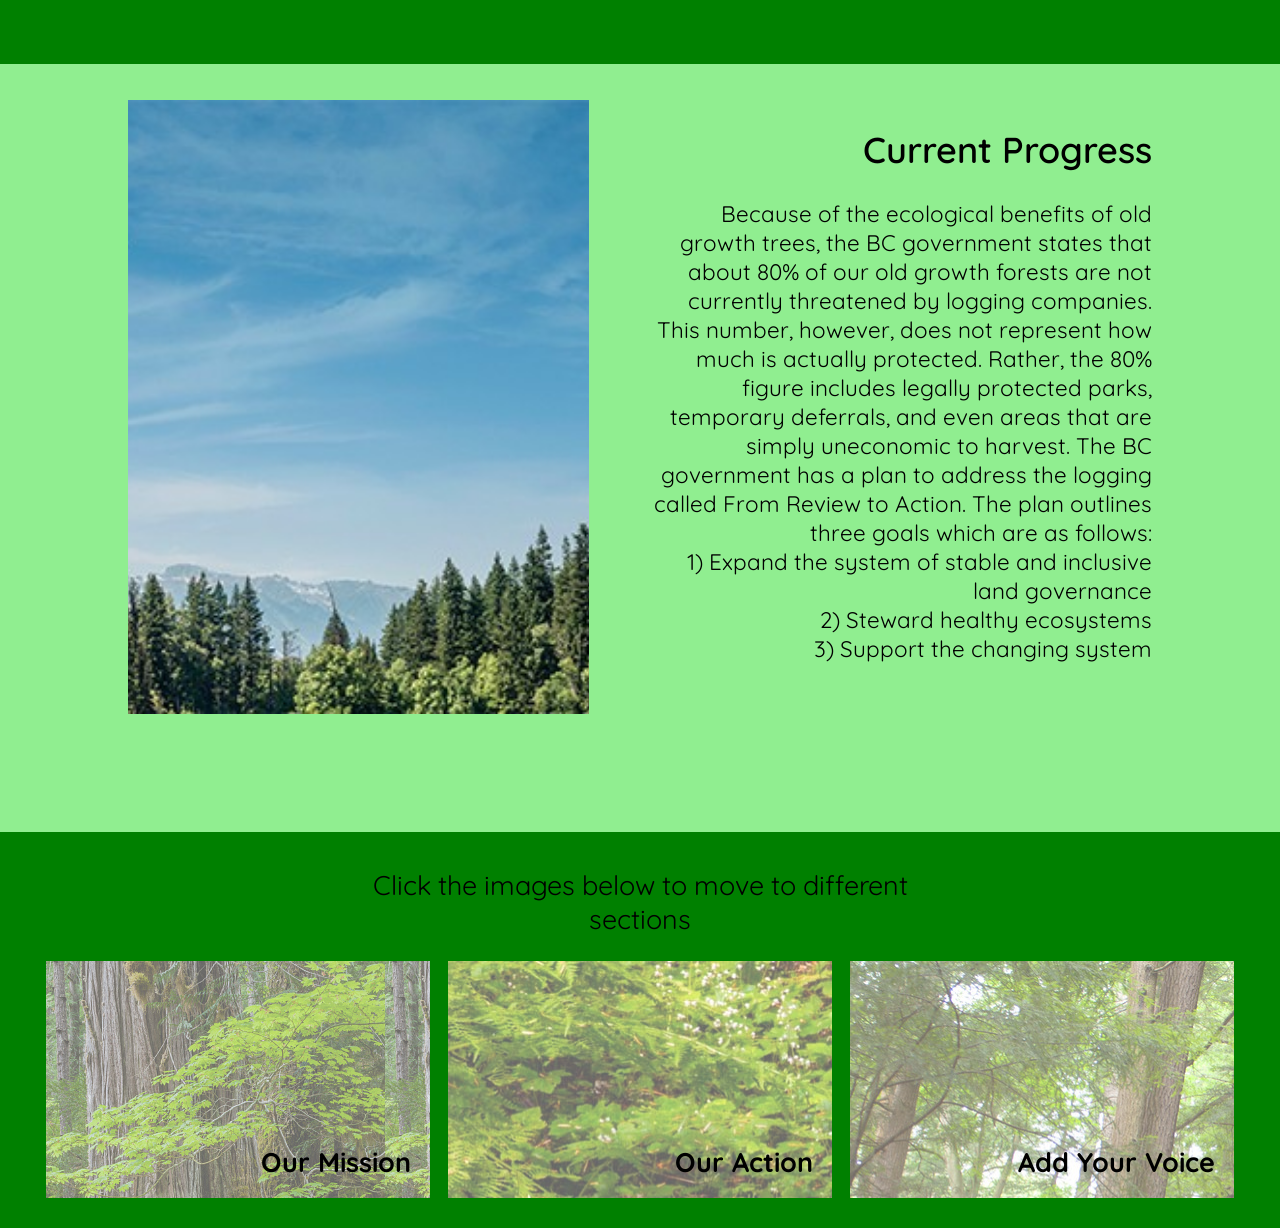
==== commit adac24a1: "Update index.html" ====
--- a/index.html
+++ b/index.html
@@ -108,7 +108,7 @@
     </div>
 
     <div class="lightgreenBG">
-        <div class="rightWrapper">
+        <div class="largeRightWrapper">
             <div class="sideWrapperBreak"></div>
 
             <h2 class="subtextTitle right">
